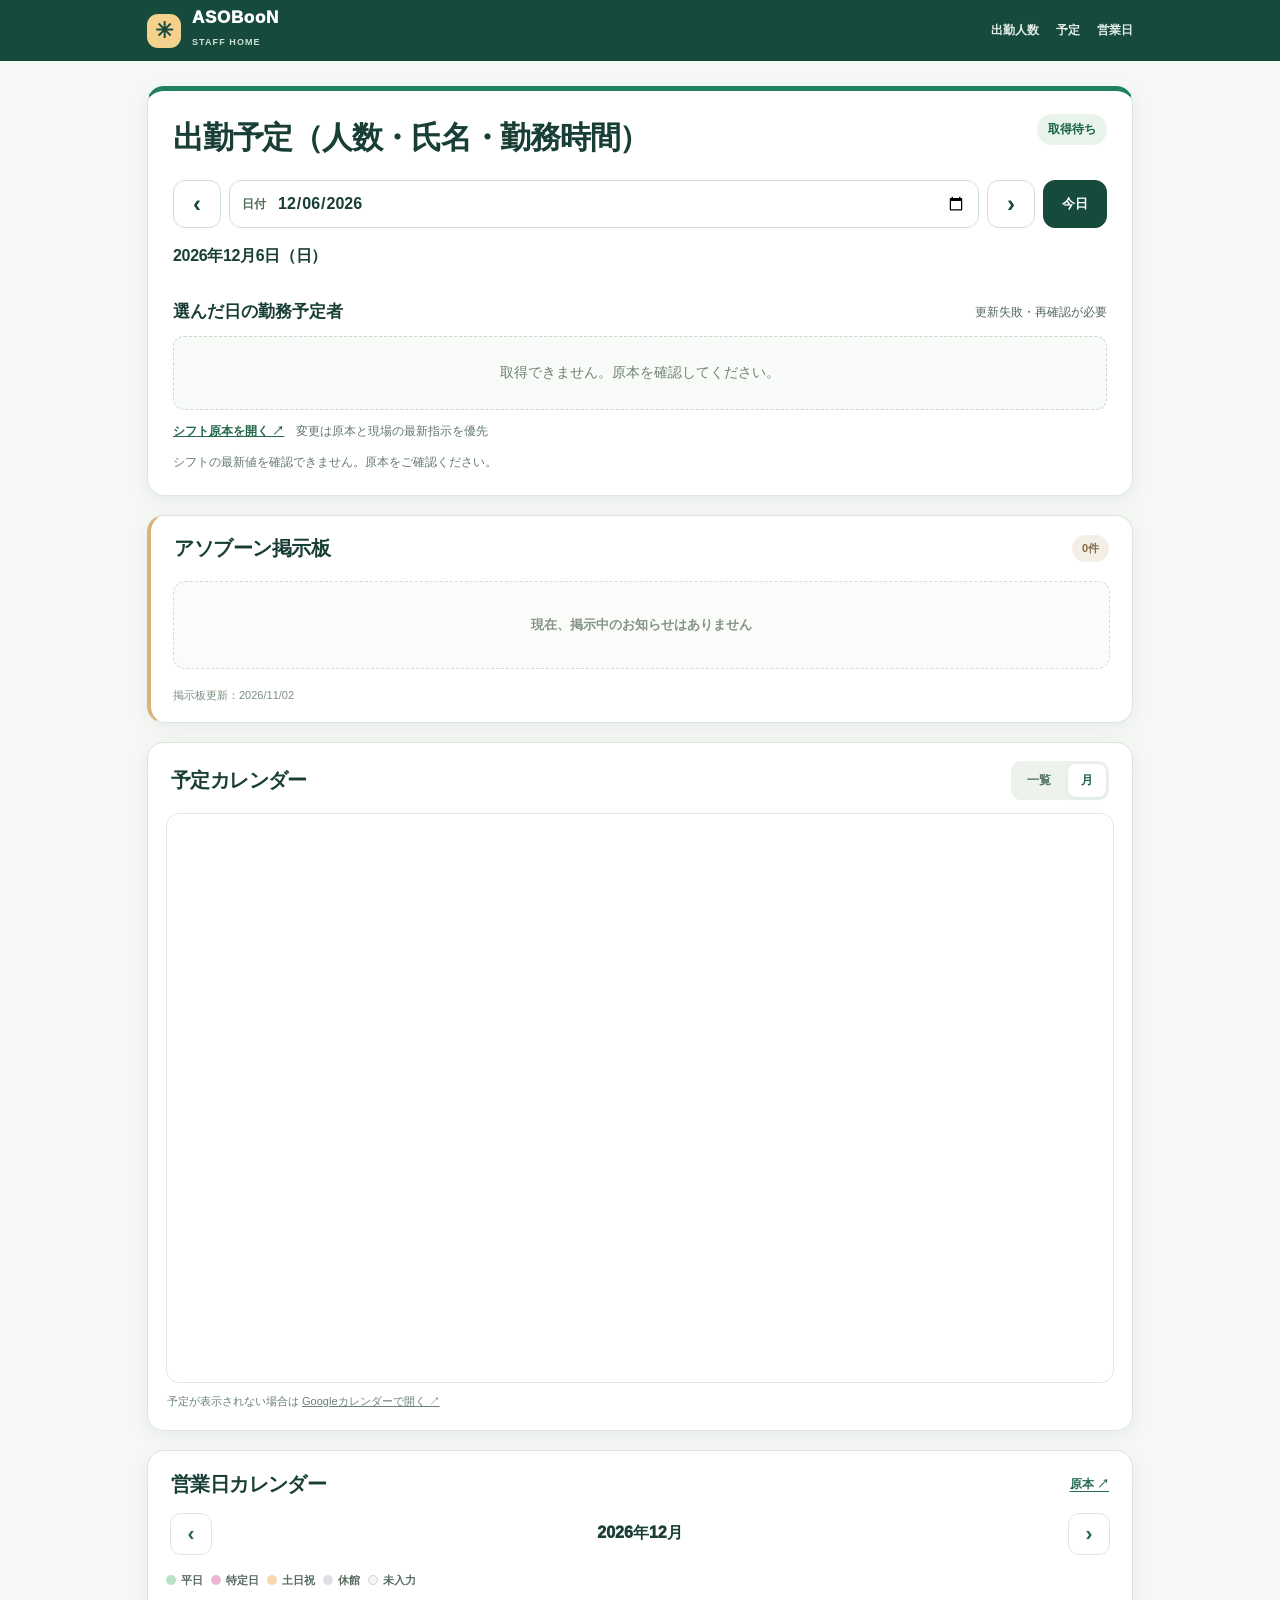
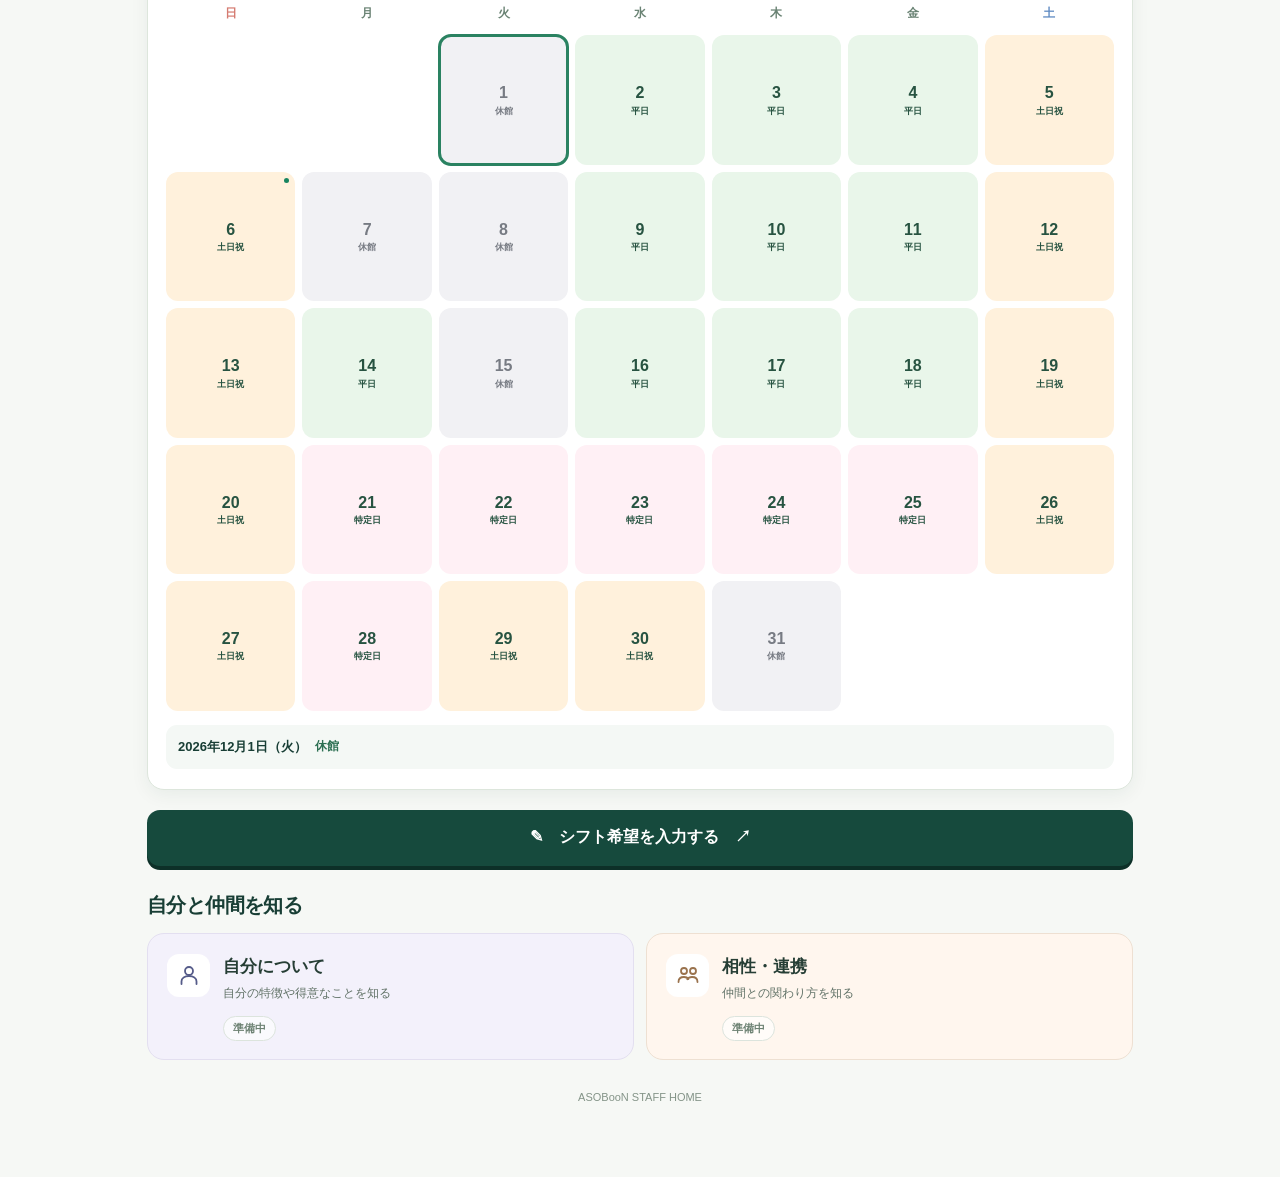
==== index.html @ f28db314 "Read date-formatted holiday cells when parsing daily staff schedule" ====
<!doctype html>
<html lang="ja"><head><meta charset="utf-8"/><meta name="viewport" content="width=device-width,initial-scale=1"/>
<meta name="theme-color" content="#123d34"/><meta name="robots" content="noindex,nofollow"/>
<title>ASOBooN｜スタッフホーム・シンプル版</title>
<style>
:root{--ink:#183e35;--muted:#64786d;--deep:#164a3d;--green:#21694f;--accent:#dca96b;--line:#dde6dc;--bg:#f6f8f5;--paper:#fff;--radius:17px;--focus:#d69a53}*{box-sizing:border-box}html{scroll-behavior:smooth}body{margin:0;background:var(--bg);color:var(--ink);font-family:-apple-system,BlinkMacSystemFont,'Hiragino Kaku Gothic ProN','Noto Sans JP',Meiryo,sans-serif;line-height:1.55}button,input{font:inherit}button{cursor:pointer}a{color:inherit}a:focus-visible,button:focus-visible,input:focus-visible{outline:3px solid var(--focus);outline-offset:3px}.skip{position:absolute;top:-99px;left:9px;background:white;padding:12px;z-index:10}.skip:focus{top:6px}.topbar{background:var(--deep);color:white}.topinner{max-width:1030px;margin:auto;min-height:61px;padding:0 22px;display:flex;align-items:center;justify-content:space-between;gap:12px}.brand{display:flex;align-items:center;gap:11px;text-decoration:none}.mark{width:34px;height:34px;border-radius:11px;background:#f4d18c;display:grid;place-items:center;color:var(--deep);font-size:22px;font-weight:900}.brand strong{font-size:17px;font-weight:950;letter-spacing:.04em;display:block;line-height:1.2}.brand small{font-size:9px;font-weight:800;color:#cde3d6;letter-spacing:.12em}.topnav{display:flex;align-items:center;gap:17px}.topnav a{font-size:12px;font-weight:800;text-decoration:none;color:#e2eee8}.topnav a:hover{text-decoration:underline}main{max-width:1030px;margin:auto;padding:25px 22px 60px}.card{background:var(--paper);border:1px solid var(--line);border-radius:var(--radius);overflow:hidden;margin-bottom:19px;box-shadow:0 5px 18px #163e2910}.pad{padding:23px 25px}.staffcard{border-top:5px solid #208062}.stafftop{display:flex;align-items:flex-start;justify-content:space-between;gap:8px;flex-wrap:wrap}.stafftop h1{font-size:clamp(23px,4vw,31px);margin:0;font-weight:950;letter-spacing:-.04em}.chip{background:#e8f4eb;color:#196146;border-radius:999px;padding:6px 11px;font-weight:850;font-size:12px}.datebar{display:flex;align-items:center;gap:8px;flex-wrap:wrap;margin:18px 0 16px}.navbutton{min-height:48px;min-width:48px;border-radius:12px;border:1px solid #cedfd3;background:white;color:var(--deep);font-size:24px;font-weight:800;display:grid;place-items:center}.navbutton:disabled{opacity:.38;cursor:not-allowed}.dateinput{border:1px solid #cedfd3;border-radius:12px;background:white;min-height:48px;display:flex;align-items:center;padding:5px 12px;flex:1;min-width:185px;gap:10px}.dateinput span{font-weight:800;font-size:12px;color:#506c59;white-space:nowrap}.dateinput input{border:0;outline:none;background:transparent;font-size:16px;font-weight:800;min-width:0;width:100%;color:var(--ink)}.todaybtn{background:var(--deep);border:1px solid var(--deep);min-height:48px;border-radius:12px;padding:0 18px;color:#fff;font-weight:900;font-size:13px}.dateheading{font-size:16px;font-weight:900;letter-spacing:-.02em;margin:8px 0 12px}.metrics{display:flex;gap:9px;flex-wrap:wrap;margin-bottom:18px}.metric{background:#eff6ef;border:1px solid #e1eee5;display:flex;align-items:center;gap:8px;border-radius:10px;padding:8px 12px;color:#3a6451;font-size:12px;font-weight:800}.metric strong{font-size:18px;color:#175542}.stafflist{display:grid;grid-template-columns:repeat(2,minmax(0,1fr));gap:9px}.person{border:1px solid #e2e8df;background:#fff;border-radius:12px;min-height:58px;padding:10px 15px;display:flex;gap:9px;align-items:center;justify-content:space-between}.person strong{font-size:16px;font-weight:900}.person time{background:#f2f7f2;border-radius:7px;padding:5px 8px;font-size:12px;font-weight:800;color:#476b54;text-align:right}.info{font-size:12px;color:var(--muted);margin:13px 0 0}.info a{color:var(--green);font-weight:900;text-decoration:underline;text-underline-offset:3px}.empty{border-radius:11px;border:1px dashed #c8d9cf;background:#f9fbf9;padding:25px;text-align:center;color:#6e8074;font-size:14px}.calhead{padding:18px 23px 13px;display:flex;align-items:center;gap:12px;justify-content:space-between;flex-wrap:wrap}.calhead h2{font-size:20px;font-weight:950;margin:0;letter-spacing:-.03em}.calhead a{font-size:12px;color:var(--green);font-weight:850;text-underline-offset:3px}.calendararea{padding:0 18px 20px}.mode{display:flex;gap:4px;padding:3px;background:#edf2ed;border-radius:10px}.mode button{padding:7px 13px;border:0;background:transparent;color:#557465;font-size:12px;font-weight:900;border-radius:8px}.mode button[aria-pressed=true]{background:#fff;color:#1c6246;box-shadow:0 1px 5px #385c4516}.google-frame{border:1px solid #e0e8e0;border-radius:13px;width:100%;height:570px;background:white;display:block}.fallback{font-size:11px;color:#698075;margin:10px 1px 0}.monthbar{display:flex;justify-content:space-between;align-items:center;gap:12px;padding:0 4px 17px}.monthbar strong{font-size:16px;font-weight:950}.monthbutton{width:42px;height:42px;border:1px solid #dce7dc;background:#fff;border-radius:11px;color:#24644a;font-size:21px;font-weight:900}.monthbutton:disabled{opacity:.33}.daylegend{display:flex;gap:8px;flex-wrap:wrap;margin-bottom:15px}.daylegend span{display:flex;align-items:center;gap:5px;color:#566b5f;font-size:11px;font-weight:750}.dot{display:inline-block;width:10px;height:10px;border-radius:50%}.k1{background:#f8d9ad}.k2{background:#dddfe3}.k3{background:#eeb7d1}.k4{background:#bae2c4}.k0{background:#f5f6f5;border:1px solid #c9d8cb}.calendargrid{display:grid;grid-template-columns:repeat(7,minmax(0,1fr));gap:7px}.weekday{text-align:center;font-size:12px;color:#6a8374;font-weight:900;padding-bottom:6px}.weekday:first-child{color:#d57b71}.weekday:nth-child(7){color:#618cc3}.day,.dummy{aspect-ratio:1/1;min-height:44px}.day{display:flex;flex-direction:column;align-items:center;justify-content:center;gap:2px;background:#f8faf8;color:#275341;border:1px solid transparent;border-radius:12px;padding:4px;position:relative}.day strong{font-size:16px;line-height:1.2}.day span{font-size:9px;font-weight:800;line-height:1.35;white-space:nowrap}.day[data-kind='1']{background:#fff1dc}.day[data-kind='2']{background:#f1f1f4;color:#777b83}.day[data-kind='3']{background:#fff0f5}.day[data-kind='4']{background:#e9f6ea}.day[data-kind='0']{background:#fafbfa;color:#87958c}.day[aria-pressed=true]{outline:3px solid #2a8261;outline-offset:-2px}.day.today:before{content:'';height:5px;width:5px;border-radius:50%;position:absolute;top:5px;right:5px;background:#17845f}.selectedday{display:flex;gap:8px;flex-wrap:wrap;align-items:center;background:#f4f8f5;border-radius:11px;margin-top:14px;padding:12px;font-size:12px}.selectedday strong{font-size:13px}.selectedday span{font-weight:850;color:#2d7053}.actionwrap{margin:20px 0 7px}.actionlink{display:flex;justify-content:center;align-items:center;gap:10px;min-height:56px;padding:13px;border-radius:13px;background:var(--deep);color:white;text-decoration:none;font-weight:900;box-shadow:0 4px 0 #0d3028;font-size:16px}.actionlink:hover{background:#20654f}.footer{font-size:11px;color:#849488;text-align:center;margin-top:29px}@media(max-width:700px){.topinner{padding:0 14px}.topnav{gap:8px}.topnav a{font-size:11px}main{padding:13px 12px 34px}.pad{padding:17px 15px}.calhead{padding:17px 15px 12px}.calendararea{padding:0 10px 14px}.stafflist{grid-template-columns:1fr}.person{min-height:53px}.google-frame{height:460px}.calendargrid{gap:4px}.day{border-radius:9px;min-height:41px}.day strong{font-size:14px}.day span{font-size:8px}.datebar{gap:6px}.dateinput{min-width:135px;flex:1}.dateinput span{display:none}.todaybtn{padding:0 12px}.calhead h2{font-size:18px}}@media(max-width:380px){.topnav a:last-child{display:none}.metric{flex:1;padding:7px}.metric strong{font-size:16px}.day span{font-size:7px}.calendargrid{gap:3px}}@media(prefers-reduced-motion:reduce){html{scroll-behavior:auto}}

/* ASOBooN staff-home final: noticeboard and learning shortcuts */
.boardcard{border-left:4px solid #d9b37b}
.boardhead{padding:17px 23px;display:flex;align-items:center;justify-content:space-between;gap:12px}
.boardhead h2{font-size:20px;letter-spacing:-.025em;font-weight:950;margin:0}
.boardstatus{display:inline-flex;align-items:center;border-radius:999px;padding:5px 10px;background:#f4efe6;color:#85694a;font-weight:850;font-size:11px;white-space:nowrap}
.boardblank{min-height:94px;margin:0 23px 21px;border:1px dashed #d6ddd6;border-radius:12px;background:#fbfcfa;display:flex;align-items:center;justify-content:center;gap:11px;color:#829387;font-size:13px;font-weight:700}
.boardblank svg{height:20px;width:20px;flex-shrink:0;color:#c2aa83}
.learnsection{margin:24px 0 5px}
.learnsection h2{font-size:20px;font-weight:950;letter-spacing:-.03em;margin:0 0 12px}
.learncards{display:grid;grid-template-columns:repeat(2,minmax(0,1fr));gap:12px}
.learncard{border:1px solid #dde7dc;border-radius:17px;background:#fff;padding:20px 19px 18px;display:flex;align-items:flex-start;gap:13px;min-height:126px}
.learncard:first-child{background:#f3f1fb;border-color:#e3dff0}
.learncard:last-child{background:#fff6ee;border-color:#eee0d2}
.learnicon{display:grid;place-items:center;width:43px;height:43px;flex:0 0 43px;border-radius:12px;background:#fff;color:#555b89}
.learncard:last-child .learnicon{color:#9a734e}
.learncard h3{font-size:17px;font-weight:950;margin:1px 0 5px;color:#263e35;line-height:1.45}
.learncard p{font-size:12px;color:#617267;margin:0 0 12px;line-height:1.55}
.learnflag{display:inline-flex;font-size:11px;font-weight:800;color:#6d8273;border:1px solid #dce4dd;background:#ffffffa6;border-radius:100px;padding:3px 9px}
@media(max-width:700px){.boardhead{padding:16px 15px}.boardhead h2,.learnsection h2{font-size:18px}.boardblank{margin:0 15px 16px;min-height:85px}.learncards{gap:9px}.learncard{padding:15px 12px;gap:9px;flex-direction:column;min-height:155px}.learncard h3{font-size:15px}.learncard p{font-size:11px}.learnicon{width:39px;height:39px;flex-basis:39px}}


/* Public-safe, source-reviewed board feed. Details remain off the public repository. */
.boardcontent{display:grid;gap:10px;padding:0 22px 18px}
.boardcontent .boardblank{margin:0;min-height:88px}
.noticeitem{border:1px solid #e1e8df;border-radius:13px;padding:14px 16px;background:#fff}
.noticehead{display:flex;gap:8px;align-items:center;justify-content:space-between;flex-wrap:wrap}
.noticekind{display:inline-flex;border-radius:99px;font-size:11px;font-weight:900;padding:4px 9px;background:#ebf2e9;color:#285c47}
.noticeitem[data-priority="critical"] .noticekind{background:#fff0ea;color:#a13c2d}
.noticeitem[data-priority="action"] .noticekind{background:#fff4de;color:#88601f}
.noticeitem[data-priority="schedule"] .noticekind{background:#e9efff;color:#445b99}
.noticeverified{font-size:10px;color:#788b7e;font-weight:700}
.noticeitem h3{font-size:16px;font-weight:900;margin:9px 0 6px;line-height:1.55;color:#1c4537}
.noticeitem p{font-size:13px;line-height:1.7;color:#4b6557;margin:0}
.noticeaction{margin-top:10px!important;padding-top:10px;border-top:1px solid #edf0ec;font-weight:800!important;color:#245e48!important}
.boardfooter{padding:0 22px 18px;display:flex;align-items:center;justify-content:space-between;gap:12px;flex-wrap:wrap}
.boardfooter[hidden]{display:none}
.boardfooter small{font-size:11px;color:#7b8e7e}
.boardfooter button{border:1px solid #cadacf;border-radius:10px;background:#f6faf5;color:#245c47;font-weight:850;font-size:12px;min-height:39px;padding:7px 12px;cursor:pointer}
.boardfooter button:focus-visible{outline:3px solid var(--focus);outline-offset:2px}
@media(max-width:700px){.boardcontent{padding:0 14px 15px;gap:8px}.noticeitem{padding:13px 14px}.boardfooter{padding:0 14px 15px}.noticeitem h3{font-size:15px}}
.noticedue{font-size:11px;font-weight:900;color:#8a5722;background:#fff6e7;border-radius:7px;padding:4px 7px}

.rosteraccess{padding:14px;margin:14px 0;border-radius:14px;border:1px solid #d2e2d4;background:#f7faf7}
.rosterform label{display:block;font-size:13px;font-weight:800;margin-bottom:8px;color:#315b43}
.rosterformrow{display:flex;flex-wrap:wrap;gap:8px}
.rosterformrow input{min-width:145px;flex:1 1 175px;border:1px solid #bed2c2;border-radius:8px;padding:9px 12px;min-height:44px;background:#fff;color:#18291e;font-size:16px}
.rosterformrow button,#rosterLockButton{border:0;border-radius:8px;min-height:44px;padding:9px 13px;background:#285c47;color:#fff;font-size:13px;font-weight:800;cursor:pointer}
.rosterremember{display:flex;align-items:flex-start;gap:7px;margin-top:10px;font-size:12px;line-height:1.5;color:#34513d}
.rosterremember input{width:17px;height:17px;flex:0 0 17px;accent-color:#285c47;margin:1px 0 0}
.rostercontrols{display:flex;gap:8px;flex-wrap:wrap}
#rosterForgetButton{background:#fff;border:1px solid #a7bfb1;border-radius:8px;color:#254a35;font-size:13px;font-weight:750;padding:9px 13px;min-height:44px;cursor:pointer}
#rosterForgetButton[hidden]{display:none}
#rosterLockButton{background:#5f6c64}
#rosterLockButton[hidden],#rosterAccessForm[hidden]{display:none}
.rosterhelp{font-size:12px;margin:9px 0 0;color:#42644c;line-height:1.55}
.rosterhead{display:flex;justify-content:space-between;align-items:center;gap:12px;flex-wrap:wrap;margin:17px 0 11px}
.rosterhead strong{font-size:17px}.rosterhead small{font-size:12px;color:#54675a}
.stafflist{display:grid;grid-template-columns:repeat(2,minmax(0,1fr));gap:10px}
.stafflist .person{min-height:64px}.stafflist .person time{overflow-wrap:anywhere}
.stafflist .empty{grid-column:1/-1}
.roster-source{font-size:12px;color:#63776b;margin-top:12px}
.roster-source a{font-weight:800;color:#24694c}
@media(max-width:560px){.stafflist{grid-template-columns:1fr}}
</style></head><body>
<a class="skip" href="#staffing">出勤人数へ</a>
<header class="topbar"><div class="topinner"><a class="brand" href="#staffing"><span class="mark">✳</span><span><strong>ASOBooN</strong><small>STAFF HOME</small></span></a><nav class="topnav"><a href="#staffing">出勤人数</a><a href="#events">予定</a><a href="#operating">営業日</a></nav></div></header>
<main>
<section class="card staffcard" id="staffing" aria-labelledby="stafftitle"><div class="pad">
<div class="stafftop"><h1 id="stafftitle">出勤予定（人数・氏名・勤務時間）</h1><span class="chip" id="staffchip">11月のシフト</span></div>
<div class="datebar"><button type="button" class="navbutton" id="prevdate" aria-label="前日">‹</button><label class="dateinput"><span>日付</span><input id="date" type="date" aria-label="出勤予定の日付を選択"></label><button type="button" class="navbutton" id="nextdate" aria-label="翌日">›</button><button type="button" class="todaybtn" id="today">今日</button></div>
<div class="dateheading" id="staffday" aria-live="polite"></div>
<div class="metrics" id="metrics"></div><div class="rosterhead"><strong>選んだ日の勤務予定者</strong><small id="roster-status" role="status">最新シフトを取得中…</small></div>
<div id="stafflist" class="stafflist" aria-live="polite"><div class="empty">読み込み中…</div></div>
<p class="roster-source"><a href="https://docs.google.com/spreadsheets/d/1exeiFi27B6ImRHsRy_F8zNBr5Exh7I0i/edit" rel="noopener noreferrer" target="_blank">シフト原本を開く ↗</a>　変更は原本と現場の最新指示を優先</p>
<p class="info" id="staffUpdated">最新のシフト集計を読み込み中です。個人別の勤務予定はシフト原本を確認してください。</p>
</div></section>
<section class="card boardcard" id="board" aria-labelledby="boardtitle">
<div class="boardhead"><h2 id="boardtitle">アソブーン掲示板</h2><span class="boardstatus" id="boardstatus" aria-live="polite">読み込み中</span></div>
<div id="boardcontent" class="boardcontent" aria-live="polite"><div class="boardblank" role="status">お知らせを確認しています…</div></div>
<div class="boardfooter" id="boardfooter" hidden><small id="boardupdated"></small><button type="button" id="boardtoggle" aria-expanded="false">すべて見る（全件）</button></div>
</section>
<section class="card" id="events" aria-labelledby="eventstitle"><div class="calhead"><h2 id="eventstitle">予定カレンダー</h2><div class="mode" role="group" aria-label="カレンダーの表示切り替え"><button type="button" id="agenda" aria-pressed="true">一覧</button><button type="button" id="monthmode" aria-pressed="false">月</button></div></div><div class="calendararea"><iframe id="googlecalendar" class="google-frame" title="ASOBooNの予定カレンダー" loading="lazy" referrerpolicy="no-referrer"></iframe><p class="fallback">予定が表示されない場合は <a href="https://calendar.google.com/calendar/u/0/r" target="_blank" rel="noopener noreferrer">Googleカレンダーで開く ↗</a></p></div></section>
<section class="card" id="operating" aria-labelledby="operatingtitle"><div class="calhead"><h2 id="operatingtitle">営業日カレンダー</h2><a href="https://docs.google.com/spreadsheets/d/18nFumRqPjsoiH3cEHYxHfxtYvxACLkj_hPHjDaB3pOY/edit" target="_blank" rel="noopener noreferrer">原本 ↗</a></div><div class="calendararea"><div class="monthbar"><button type="button" class="monthbutton" id="prevmonth" aria-label="前の月">‹</button><strong id="monthtitle"></strong><button type="button" class="monthbutton" id="nextmonth" aria-label="次の月">›</button></div><div class="daylegend"><span><i class="dot k4"></i>平日</span><span><i class="dot k3"></i>特定日</span><span><i class="dot k1"></i>土日祝</span><span><i class="dot k2"></i>休館</span><span><i class="dot k0"></i>未入力</span></div><div class="calendargrid" id="operatinggrid" role="group" aria-label="営業日を選択"></div><div class="selectedday" id="selectedoperating" aria-live="polite"></div></div></section>
<div class="actionwrap"><a class="actionlink" href="https://docs.google.com/forms/d/e/1FAIpQLSewoLk8Pcr8KC1hmIs2enEcnG1HOHOnhgCp7WF_VD5g6tWBPA/viewform?usp=dialog" target="_blank" rel="noopener noreferrer">✎　シフト希望を入力する　↗</a></div>
<section class="learnsection" id="learning" aria-labelledby="learningtitle">
<h2 id="learningtitle">自分と仲間を知る</h2>
<div class="learncards">
<article class="learncard" aria-label="自分について、準備中"><span class="learnicon" aria-hidden="true"><svg width="24" height="24" viewBox="0 0 24 24" fill="none" stroke="currentColor" stroke-width="1.8" stroke-linecap="round" stroke-linejoin="round"><circle cx="12" cy="8" r="4"/><path d="M4.5 21v-2.5c0-3.3 3.3-5.5 7.5-5.5s7.5 2.2 7.5 5.5V21"/></svg></span><div><h3>自分について</h3><p>自分の特徴や得意なことを知る</p><span class="learnflag">準備中</span></div></article>
<article class="learncard" aria-label="相性と連携、準備中"><span class="learnicon" aria-hidden="true"><svg width="24" height="24" viewBox="0 0 24 24" fill="none" stroke="currentColor" stroke-width="1.8" stroke-linecap="round" stroke-linejoin="round"><circle cx="8" cy="8" r="3"/><circle cx="17" cy="8" r="3"/><path d="M2.5 19c0-3 2-5 5.5-5 2 0 3.5.7 4.4 2M21.5 19c0-3-2-5-5.5-5-2.2 0-3.8.8-4.7 2.3"/></svg></span><div><h3>相性・連携</h3><p>仲間との関わり方を知る</p><span class="learnflag">準備中</span></div></article>
</div></section>
<p class="footer">ASOBooN STAFF HOME</p></main>
<script>
const roster=Object.fromEntries(Array.from({length:30},(_,i)=>['2026-11-'+String(i+1).padStart(2,'0'),[]]));
const operating={"2026-04":"000110200011020001102000110200","2026-05":"0110200011020001102000110200011","2026-06":"020001102000110200011020001102","2026-07":"0001102000110200011020001102000","2026-08":"1102000110200011020001132333114","2026-09":"244411414441142444111112411324","2026-10":"3411324441113244113244411324441","2026-11":"141244113244411322441113244114","2026-12":"2444112244411424441133333113112","2027-01":"2113233311124441142444114244411","2027-02":"4244411324141132444114124411","2027-03":"4244411324441132444111233311323","2027-04":"001100000110000011000001100000","2027-05":"1100000110000011000001100000110","2027-06":"000011000001100000110000011000","2027-07":"0011000001100000110000011000001","2027-08":"1000001100000110000011000001100","2027-09":"000110000011000001100000110000","2027-10":"0110000011000001100000110000011","2027-11":"000001100000110000011000001100","2027-12":"0001100000110000011000001100000","2028-01":"1100000110000011000001100000110","2028-02":"00001100000110000011000001100","2028-03":"0001100000110000011000001100000"};
const $=id=>document.getElementById(id);
const TODAY=()=>new Intl.DateTimeFormat('en-CA',{timeZone:'Asia/Tokyo',year:'numeric',month:'2-digit',day:'2-digit'}).format(new Date());
const pad=n=>String(n).padStart(2,'0');
const week=['日','月','火','水','木','金','土'];
function dateParts(iso){const [y,m,d]=iso.split('-').map(Number);return {y,m,d,dow:new Date(Date.UTC(y,m-1,d)).getUTCDay()};}
function displayDate(iso){const {y,m,d,dow}=dateParts(iso);return `${y}年${m}月${d}日（${week[dow]}）`;}
function advanceDate(iso,days){const {y,m,d}=dateParts(iso);return new Date(Date.UTC(y,m-1,d+days)).toISOString().slice(0,10);}
function shiftLabel(code){if(code==='A')return '1日勤務（A）';const m=/^(\d{1,2})(?:\.(\d))?-(\d{1,2})(?:\.(\d))?$/.exec(code);if(!m)return code;const num=(a,b)=>Number(a)*60+(b==='5'?30:0);if(![undefined,'0','5'].includes(m[2])||![undefined,'0','5'].includes(m[4]))return code;let a=num(m[1],m[2]),b=num(m[3],m[4]);if(a>=b||b>1440)return code;const f=n=>pad(Math.floor(n/60))+':'+pad(n%60);return f(a)+'〜'+f(b);}
let shiftCounts={},dailyRoster={},rosterUpdated={},rosterError='',rosterBusy=false,rosterFetchSeq=0,rosterScript=null,rosterTimeout=null;
const sheetBase='https://docs.google.com/spreadsheets/d/1exeiFi27B6ImRHsRy_F8zNBr5Exh7I0i/gviz/tq';
const offCodes=new Set(['','休','有給','公休','欠','欠勤','振休','OFF','-','×','休み']);
let selectedDate=TODAY();
function cellValue(row,col){const c=row?.c?.[col];return c?.v??null}
function parseShift(v){
 if(v==null)return null;
 const code=String(v).trim();if(offCodes.has(code))return null;
 if(code==='A')return '終日勤務（A・時間未確認）';
 const pretty=shiftLabel(code);return pretty===code?code+'（時刻要確認）':pretty;
}
function parseMonthSheet(payload,monthKey){
 if(payload?.status!=='ok'||!Array.isArray(payload.table?.rows))throw Error('シート形式が変わりました');
 const rows=payload.table.rows,monthNumber=Number(monthKey.slice(5)),year=Number(monthKey.slice(0,4));
 if(rows.length<7)throw Error('データ行が不足');
 const dates={},counts={};
 for(let col=2;col<Math.min(rows[0]?.c?.length||0,33);col++){
  const rawDay=cellValue(rows[0],col);
  let day=Number(rawDay);
  if(!Number.isInteger(day)){
   const m=/^Date\((\d{4}),(\d{1,2}),(\d{1,2})\)$/.exec(String(rawDay));
   day=m&&Number(m[1])===year&&Number(m[2])===monthNumber-1?Number(m[3]):NaN;
  }
  if(!Number.isInteger(day)||day<1||day>31||new Date(Date.UTC(year,monthNumber-1,day)).getUTCMonth()!==monthNumber-1)continue;
  const date=monthKey+'-'+pad(day),first=Number(cellValue(rows[2],col)),last=Number(cellValue(rows[3],col));
  if(!Number.isInteger(first)||!Number.isInteger(last)||first<0||last<0||first>30||last>30)throw Error('配置人数が取得できません');
  counts[date]=[first,last];dates[date]=[];
  for(const row of rows.slice(4)){
   const person=cellValue(row,0);
   if(typeof person!=='string'||!person.trim()||person.length>24||/メモ|備考|集計|合計|配置人数|【/.test(person))continue;
   const shift=parseShift(cellValue(row,col));
   if(shift)dates[date].push({name:person.trim(),time:shift});
  }
  if(dates[date].length>30)throw Error('件数異常');
 }
 if(Object.keys(dates).length<28)throw Error('日付が不足');
 return {dates,counts};
}
function updateStaffDate(date){
 if(!/^20\d\d-\d\d-\d\d$/.test(date)||Number.isNaN(Date.parse(date+'T00:00:00Z')))return;
 const oldMonth=selectedDate.slice(0,7);selectedDate=date;renderRoster();
 if(oldMonth!==date.slice(0,7)||!rosterUpdated[date.slice(0,7)])loadDailyRoster();
}
function renderRoster(){
 const date=selectedDate,month=date.slice(0,7);
 $('date').value=date;$('staffday').textContent=displayDate(date);
 $('staffchip').textContent=rosterBusy?'読込中':rosterUpdated[month]?'シフト原本の予定':'取得待ち';
 $('prevdate').disabled=false;$('nextdate').disabled=false;
 const metric=$('metrics');metric.replaceChildren();
 const numbers=shiftCounts[date];
 if(numbers){for(const [name,number] of [['9:30側',numbers[0]],['18:30側',numbers[1]]]){
  const div=document.createElement('div');div.className='metric';
  const label=document.createElement('span');label.textContent=name;
  const bold=document.createElement('strong');bold.textContent=number+'名';
  div.append(label,bold);metric.append(div);
 }}
 const list=$('stafflist');list.replaceChildren();
 const people=dailyRoster[date];
 if(Array.isArray(people)&&people.length){
  for(const p of people){
   const div=document.createElement('div');div.className='person';
   const name=document.createElement('strong');name.textContent=p.name;
   const time=document.createElement('time');time.textContent=p.time;
   div.append(name,time);list.append(div);
  }
 }else{
  const empty=document.createElement('div');empty.className='empty';
  empty.textContent=Array.isArray(people)?'この日の出勤予定者は登録されていません。':rosterError?'取得できません。原本を確認してください。':'勤務予定を読み込み中…';
  list.append(empty);
 }
 const updated=rosterUpdated[month];
 const formatted=updated?new Intl.DateTimeFormat('ja-JP',{timeZone:'Asia/Tokyo',month:'numeric',day:'numeric',hour:'2-digit',minute:'2-digit'}).format(new Date(updated)):'';
 $('roster-status').textContent=rosterError?'更新失敗・再確認が必要':updated?'最終取得 '+formatted+'（5分間隔）':'最新シフトを取得中…';
 $('staffUpdated').textContent=rosterError?'シフトの最新値を確認できません。原本をご確認ください。':updated?'原本から '+formatted+' に取得。人数は配置予定値（実出勤数ではありません）。':'シフトを取得しています…';
}
$('date').addEventListener('change',e=>updateStaffDate(e.target.value));
$('prevdate').addEventListener('click',()=>updateStaffDate(advanceDate(selectedDate,-1)));
$('nextdate').addEventListener('click',()=>updateStaffDate(advanceDate(selectedDate,1)));
$('today').addEventListener('click',()=>updateStaffDate(TODAY()));
const sourceCalendars=['asoboon425@gmail.com','70ed8c1d7744801a1afb7e278c7d1b71932aad5fbf638f63f49307b6d3ca626a@group.calendar.google.com'];
let mode=window.matchMedia('(max-width:650px)').matches?'AGENDA':'MONTH';function updateCalendar(){const q=new URLSearchParams({ctz:'Asia/Tokyo',mode,wkst:'2',showTitle:'0',showPrint:'0',showTz:'0',showTabs:'0',showCalendars:'0',bgcolor:'#ffffff'});sourceCalendars.forEach(src=>q.append('src',src));$('googlecalendar').src='https://calendar.google.com/calendar/embed?'+q;$('agenda').setAttribute('aria-pressed',String(mode==='AGENDA'));$('monthmode').setAttribute('aria-pressed',String(mode==='MONTH'));}$('agenda').onclick=()=>{mode='AGENDA';updateCalendar()};$('monthmode').onclick=()=>{mode='MONTH';updateCalendar()};
const labels={'0':'区分未入力','1':'土日祝営業','2':'休館','3':'平日特定日','4':'平日営業'};let activeMonth=TODAY().slice(0,7);if(!(activeMonth in operating))activeMonth='2026-11';let chosenOperating=activeMonth+'-01';function adjacentMonth(iso,n){const [y,m]=iso.split('-').map(Number);const d=new Date(Date.UTC(y,m-1+n,1));return d.getUTCFullYear()+'-'+pad(d.getUTCMonth()+1)}
function renderOperating(){const [y,m]=activeMonth.split('-').map(Number),codes=operating[activeMonth];$('monthtitle').textContent=y+'年'+m+'月';$('prevmonth').disabled=!(adjacentMonth(activeMonth,-1) in operating);$('nextmonth').disabled=!(adjacentMonth(activeMonth,1) in operating);const grid=$('operatinggrid');grid.replaceChildren();for(const w of week){const s=document.createElement('span');s.className='weekday';s.textContent=w;grid.append(s);}const first=new Date(Date.UTC(y,m-1,1)).getUTCDay();for(let i=0;i<first;i++){const el=document.createElement('div');el.className='dummy';grid.append(el);}for(let d=1;d<=codes.length;d++){const iso=activeMonth+'-'+pad(d),kind=codes[d-1];const btn=document.createElement('button');btn.className='day'+(iso===TODAY()?' today':'');btn.dataset.kind=kind;btn.type='button';btn.setAttribute('aria-label',displayDate(iso)+' '+labels[kind]);btn.setAttribute('aria-pressed',String(iso===chosenOperating));const b=document.createElement('strong');b.textContent=d;const span=document.createElement('span');span.textContent=kind==='0'?'未入力':kind==='1'?'土日祝':kind==='2'?'休館':kind==='3'?'特定日':'平日';btn.append(b,span);btn.onclick=()=>{chosenOperating=iso;renderOperating()};grid.append(btn);}const kind=codes[Number(chosenOperating.slice(-2))-1]||'0';$('selectedoperating').replaceChildren();const b=document.createElement('strong');b.textContent=displayDate(chosenOperating);const s=document.createElement('span');s.textContent=labels[kind];$('selectedoperating').append(b,s);}
$('prevmonth').onclick=()=>{activeMonth=adjacentMonth(activeMonth,-1);chosenOperating=activeMonth+'-01';renderOperating()};$('nextmonth').onclick=()=>{activeMonth=adjacentMonth(activeMonth,1);chosenOperating=activeMonth+'-01';renderOperating()};

/* Editorially approved public-safe notices only. No private Slack, Gmail or LINE text is fetched by this page. */
let boardExpanded=false;let activeNotices=[];
const BOARD_TYPES={
 critical:{label:'🚨 最優先',rank:0},
 action:{label:'✅ 要対応',rank:1},
 schedule:{label:'📅 近日予定',rank:2},
 info:{label:'📢 お知らせ',rank:3}
};
function validBulletin(n,today){
 return n && n.status==='published' && n.scope==='public-safe' &&
 typeof n.id==='string' && /^[A-Za-z0-9_-]{6,70}$/.test(n.id) &&
 !!BOARD_TYPES[n.priority] && typeof n.title==='string' && n.title.length>0 && n.title.length<=65 &&
 typeof n.summary==='string' && n.summary.length>0 && n.summary.length<=240 &&
 typeof n.action==='string' && n.action.length<=140 &&
 /^\d{4}-\d{2}-\d{2}$/.test(n.startsOn||'') &&
 /^\d{4}-\d{2}-\d{2}$/.test(n.expiresOn||'') &&
 /^\d{4}-\d{2}-\d{2}$/.test(n.verifiedOn||'') &&
 n.startsOn<=today && today<=n.expiresOn;
}
function createBulletinNode(n){
 const card=document.createElement('article');card.className='noticeitem';card.dataset.priority=n.priority;
 const head=document.createElement('div');head.className='noticehead';
 const tag=document.createElement('span');tag.className='noticekind';tag.textContent=BOARD_TYPES[n.priority].label;
 const confirmed=document.createElement('span');confirmed.className='noticeverified';confirmed.textContent='確認済 '+n.verifiedOn.slice(5).replace('-','/');
 head.append(tag,confirmed);
 if(n.deadlineOn && /^\d{4}-\d{2}-\d{2}$/.test(n.deadlineOn)){const due=document.createElement('span');due.className='noticedue';due.textContent='期限：'+n.deadlineOn.slice(5).replace('-','/');head.append(due)}
 const title=document.createElement('h3');title.textContent=n.title;
 const summary=document.createElement('p');summary.textContent=n.summary;
 card.append(head,title,summary);
 if(n.action){const act=document.createElement('p');act.className='noticeaction';act.textContent='すること：'+n.action;card.append(act)}
 return card;
}
function renderBulletin(){
 const el=$('boardcontent');el.replaceChildren();
 const shown=boardExpanded?activeNotices:activeNotices.slice(0,3);
 if(shown.length===0){const blank=document.createElement('div');blank.className='boardblank';blank.textContent='現在、掲示中のお知らせはありません';el.append(blank);}
 else for(const n of shown)el.append(createBulletinNode(n));
 const toggle=$('boardtoggle');toggle.textContent=boardExpanded?'3件だけ見る':'すべて見る（'+activeNotices.length+'件）';
 toggle.setAttribute('aria-expanded',String(boardExpanded));
}
async function loadBulletin(){
 try {
  const url='./noticeboard.json?b='+Math.floor(Date.now()/300000);
  const response=await fetch(url,{cache:'no-store'});
  if(!response.ok)throw new Error('board fetch '+response.status);
  const feed=await response.json();
  if(feed?.version!==1 || !Array.isArray(feed.notices) || feed.notices.length>40)throw new Error('Invalid board');
  const ids=new Set();const today=TODAY();
  activeNotices=feed.notices.filter(n=>{
   if(!validBulletin(n,today)||ids.has(n.id))return false;
   ids.add(n.id);return true;
  }).sort((a,b)=>BOARD_TYPES[a.priority].rank-BOARD_TYPES[b.priority].rank||
   (a.expiresOn||'').localeCompare(b.expiresOn||'')||(b.startsOn||'').localeCompare(a.startsOn||''));
  $('boardstatus').textContent=activeNotices.length+'件';
  $('boardupdated').textContent=/^\d{4}-\d{2}-\d{2}$/.test(feed.updatedAt||'')?'掲示板更新：'+feed.updatedAt.replaceAll('-','/'):'公開済みのお知らせのみ表示';
  $('boardfooter').hidden=activeNotices.length<=3 && !(feed.updatedAt);
  $('boardtoggle').hidden=activeNotices.length<=3;
  renderBulletin();
 }catch(e){
  $('boardstatus').textContent='取得エラー';
  $('boardcontent').replaceChildren();
  const note=document.createElement('div');note.className='boardblank';note.textContent='掲示板を読み込めません。LINEや現場からの連絡も確認してください。';
  $('boardcontent').append(note);$('boardfooter').hidden=true;
 }
}
$('boardtoggle').addEventListener('click',()=>{boardExpanded=!boardExpanded;renderBulletin()});
loadBulletin();

renderRoster();updateCalendar();renderOperating();
function loadDailyRoster(){
 const month=selectedDate.slice(0,7),[year,number]=month.split('-').map(Number);
 const sheet=number+'月'+String(year).slice(-2);
 const seq=++rosterFetchSeq;rosterBusy=true;rosterError='';renderRoster();
 if(rosterTimeout)clearTimeout(rosterTimeout);
 if(rosterScript){rosterScript.remove();rosterScript=null}
 const callback='asoboonRosterCB';
 window[callback]=data=>{
  if(seq!==rosterFetchSeq)return;
  clearTimeout(rosterTimeout);
  if(rosterScript){rosterScript.remove();rosterScript=null;}
  try{
   const out=parseMonthSheet(data,month);
   Object.assign(dailyRoster,out.dates);Object.assign(shiftCounts,out.counts);
   rosterUpdated[month]=new Date().toISOString();rosterError='';
  }catch(e){rosterError='パース失敗';}
  rosterBusy=false;renderRoster();
 };
 const params=new URLSearchParams({sheet,range:'C2:AI45',headers:'0',tqx:'out:json;responseHandler:'+callback,'_':String(Date.now())});
 const script=document.createElement('script');script.src=sheetBase+'?'+params;script.async=true;
 script.onerror=()=>{if(seq!==rosterFetchSeq)return;clearTimeout(rosterTimeout);rosterError='通信失敗';rosterBusy=false;renderRoster();};
 rosterScript=script;
 rosterTimeout=setTimeout(()=>{if(seq===rosterFetchSeq&&rosterBusy){rosterError='時間切れ';rosterBusy=false;if(rosterScript)rosterScript.remove();renderRoster();}},14000);
 document.head.append(script);
}
loadDailyRoster();
setInterval(()=>{if(document.visibilityState==='visible')loadDailyRoster()},300000);
document.addEventListener('visibilitychange',()=>{if(document.visibilityState==='visible')loadDailyRoster()});
</script></body></html>
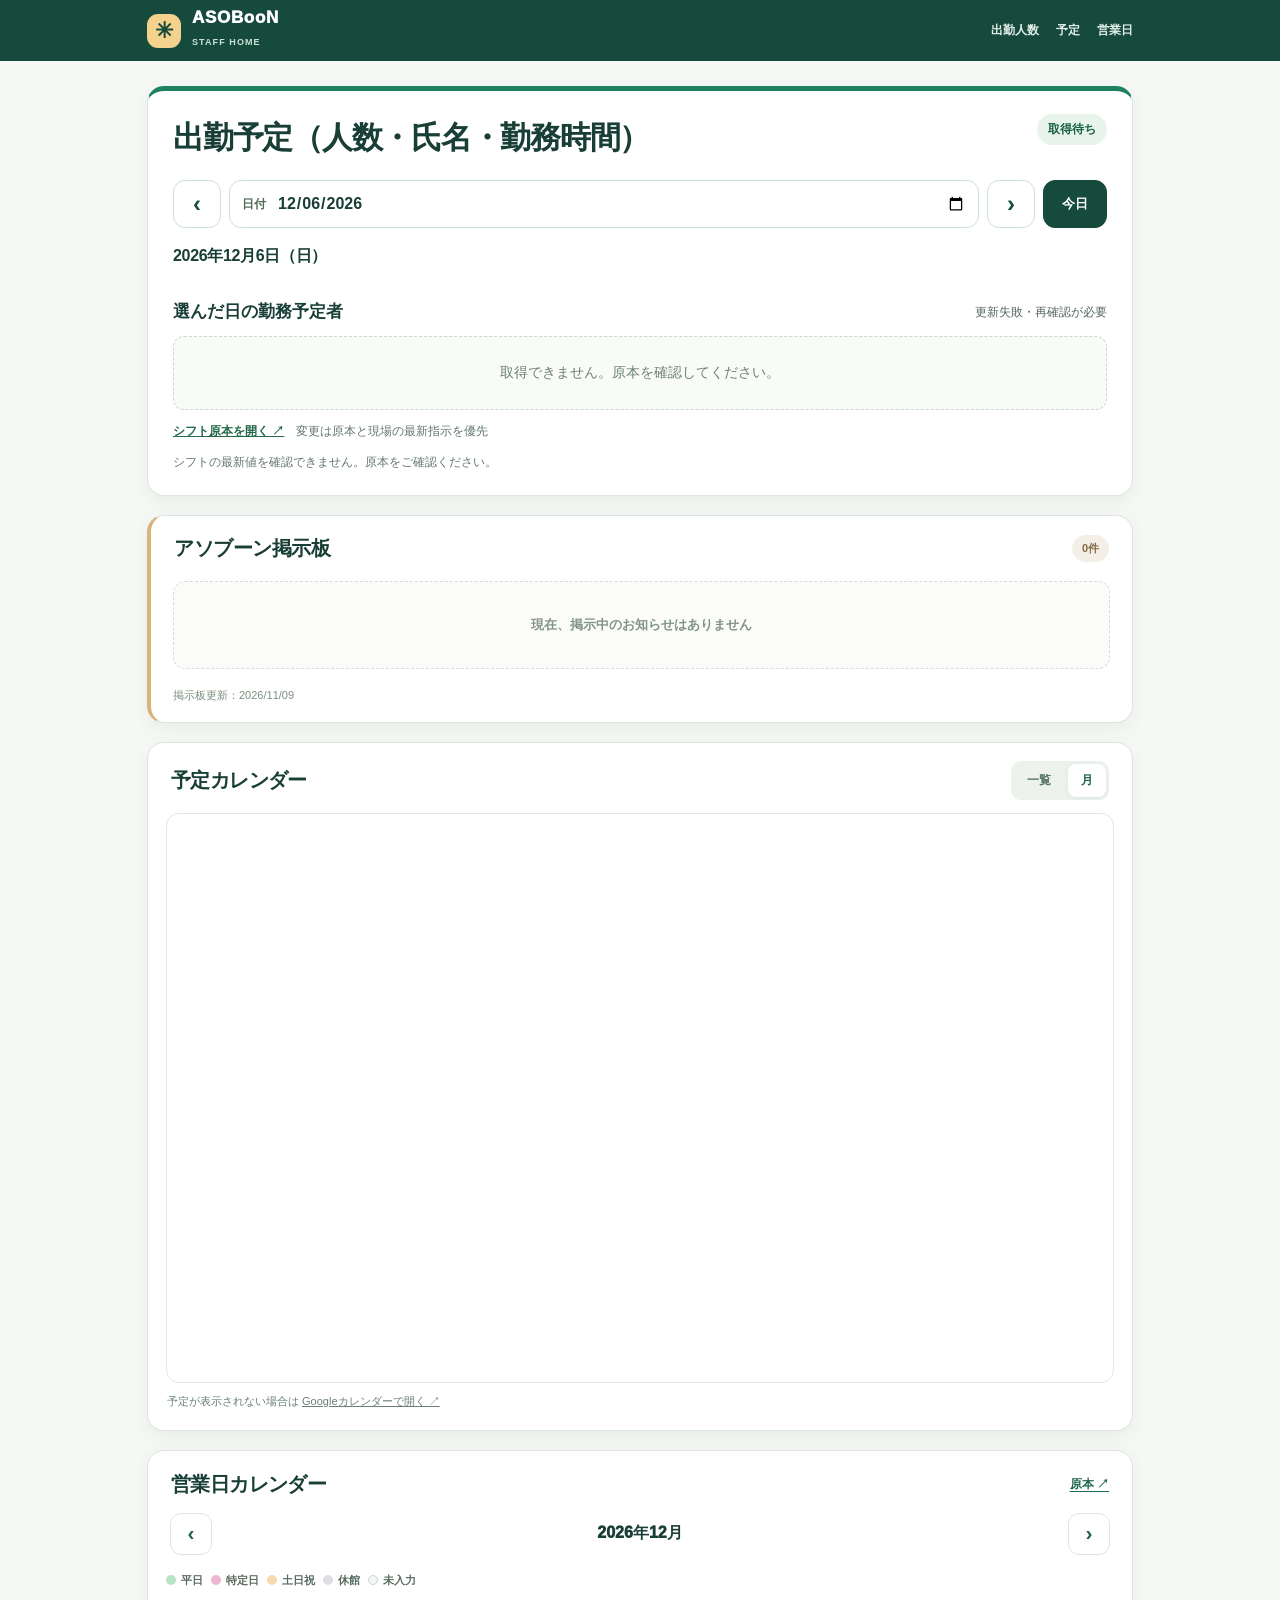
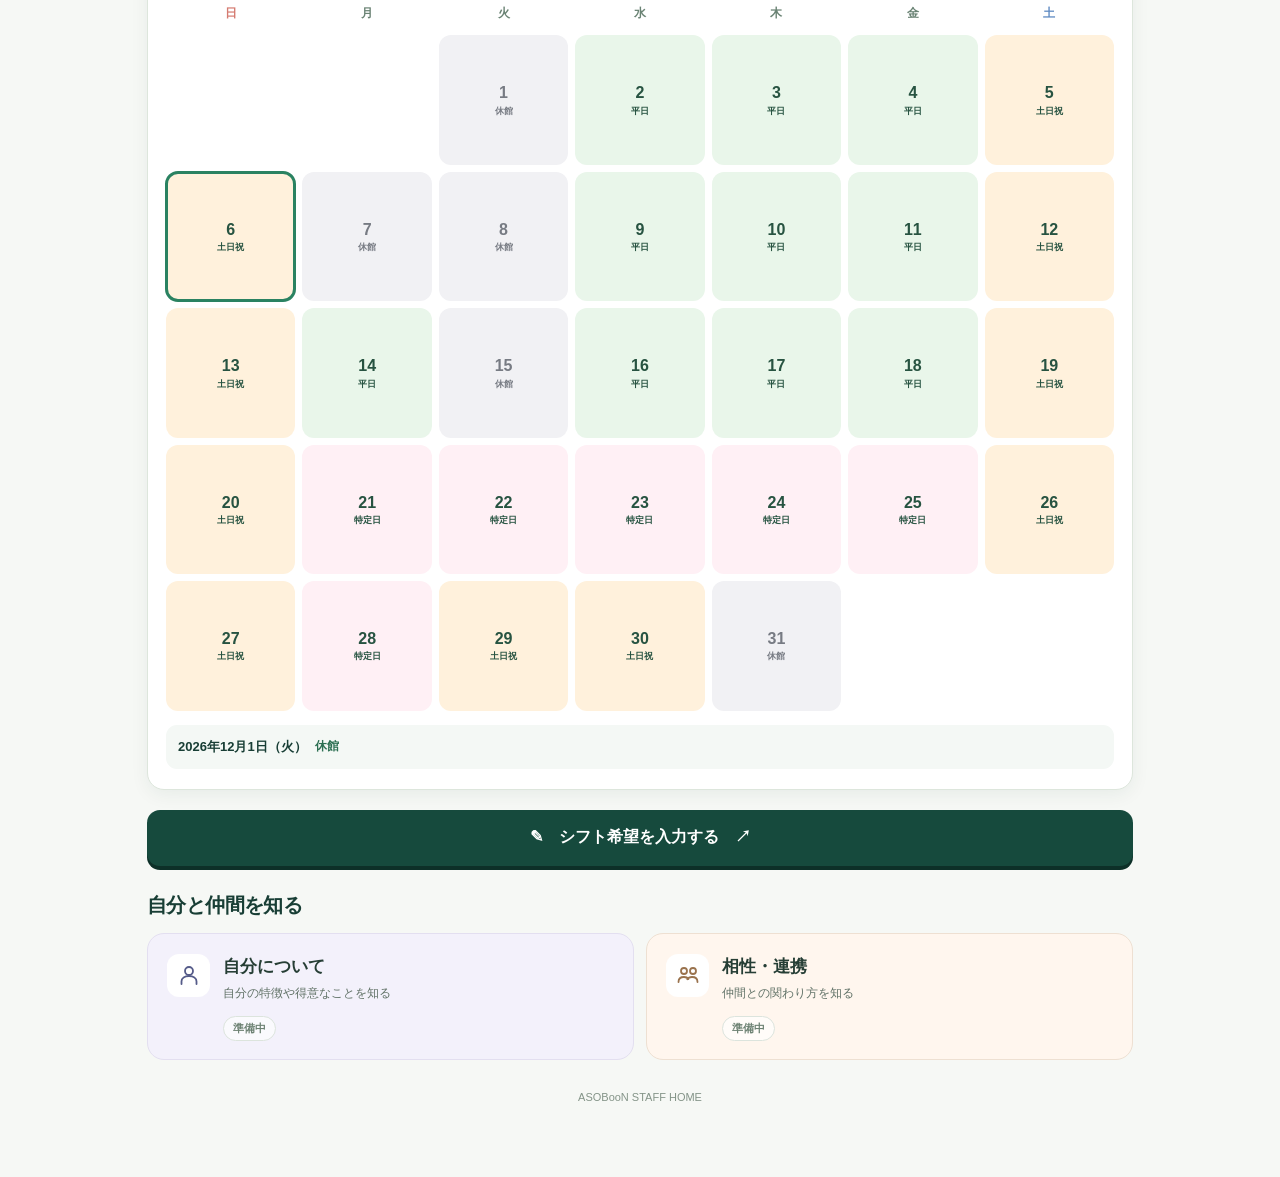
==== commit 1aec7c33: "Highlight today's date only in operating calendar, not clicked date" ====
--- a/index.html
+++ b/index.html
@@ -3,7 +3,7 @@
 <meta name="theme-color" content="#123d34"/><meta name="robots" content="noindex,nofollow"/>
 <title>ASOBooN｜スタッフホーム・シンプル版</title>
 <style>
-:root{--ink:#183e35;--muted:#64786d;--deep:#164a3d;--green:#21694f;--accent:#dca96b;--line:#dde6dc;--bg:#f6f8f5;--paper:#fff;--radius:17px;--focus:#d69a53}*{box-sizing:border-box}html{scroll-behavior:smooth}body{margin:0;background:var(--bg);color:var(--ink);font-family:-apple-system,BlinkMacSystemFont,'Hiragino Kaku Gothic ProN','Noto Sans JP',Meiryo,sans-serif;line-height:1.55}button,input{font:inherit}button{cursor:pointer}a{color:inherit}a:focus-visible,button:focus-visible,input:focus-visible{outline:3px solid var(--focus);outline-offset:3px}.skip{position:absolute;top:-99px;left:9px;background:white;padding:12px;z-index:10}.skip:focus{top:6px}.topbar{background:var(--deep);color:white}.topinner{max-width:1030px;margin:auto;min-height:61px;padding:0 22px;display:flex;align-items:center;justify-content:space-between;gap:12px}.brand{display:flex;align-items:center;gap:11px;text-decoration:none}.mark{width:34px;height:34px;border-radius:11px;background:#f4d18c;display:grid;place-items:center;color:var(--deep);font-size:22px;font-weight:900}.brand strong{font-size:17px;font-weight:950;letter-spacing:.04em;display:block;line-height:1.2}.brand small{font-size:9px;font-weight:800;color:#cde3d6;letter-spacing:.12em}.topnav{display:flex;align-items:center;gap:17px}.topnav a{font-size:12px;font-weight:800;text-decoration:none;color:#e2eee8}.topnav a:hover{text-decoration:underline}main{max-width:1030px;margin:auto;padding:25px 22px 60px}.card{background:var(--paper);border:1px solid var(--line);border-radius:var(--radius);overflow:hidden;margin-bottom:19px;box-shadow:0 5px 18px #163e2910}.pad{padding:23px 25px}.staffcard{border-top:5px solid #208062}.stafftop{display:flex;align-items:flex-start;justify-content:space-between;gap:8px;flex-wrap:wrap}.stafftop h1{font-size:clamp(23px,4vw,31px);margin:0;font-weight:950;letter-spacing:-.04em}.chip{background:#e8f4eb;color:#196146;border-radius:999px;padding:6px 11px;font-weight:850;font-size:12px}.datebar{display:flex;align-items:center;gap:8px;flex-wrap:wrap;margin:18px 0 16px}.navbutton{min-height:48px;min-width:48px;border-radius:12px;border:1px solid #cedfd3;background:white;color:var(--deep);font-size:24px;font-weight:800;display:grid;place-items:center}.navbutton:disabled{opacity:.38;cursor:not-allowed}.dateinput{border:1px solid #cedfd3;border-radius:12px;background:white;min-height:48px;display:flex;align-items:center;padding:5px 12px;flex:1;min-width:185px;gap:10px}.dateinput span{font-weight:800;font-size:12px;color:#506c59;white-space:nowrap}.dateinput input{border:0;outline:none;background:transparent;font-size:16px;font-weight:800;min-width:0;width:100%;color:var(--ink)}.todaybtn{background:var(--deep);border:1px solid var(--deep);min-height:48px;border-radius:12px;padding:0 18px;color:#fff;font-weight:900;font-size:13px}.dateheading{font-size:16px;font-weight:900;letter-spacing:-.02em;margin:8px 0 12px}.metrics{display:flex;gap:9px;flex-wrap:wrap;margin-bottom:18px}.metric{background:#eff6ef;border:1px solid #e1eee5;display:flex;align-items:center;gap:8px;border-radius:10px;padding:8px 12px;color:#3a6451;font-size:12px;font-weight:800}.metric strong{font-size:18px;color:#175542}.stafflist{display:grid;grid-template-columns:repeat(2,minmax(0,1fr));gap:9px}.person{border:1px solid #e2e8df;background:#fff;border-radius:12px;min-height:58px;padding:10px 15px;display:flex;gap:9px;align-items:center;justify-content:space-between}.person strong{font-size:16px;font-weight:900}.person time{background:#f2f7f2;border-radius:7px;padding:5px 8px;font-size:12px;font-weight:800;color:#476b54;text-align:right}.info{font-size:12px;color:var(--muted);margin:13px 0 0}.info a{color:var(--green);font-weight:900;text-decoration:underline;text-underline-offset:3px}.empty{border-radius:11px;border:1px dashed #c8d9cf;background:#f9fbf9;padding:25px;text-align:center;color:#6e8074;font-size:14px}.calhead{padding:18px 23px 13px;display:flex;align-items:center;gap:12px;justify-content:space-between;flex-wrap:wrap}.calhead h2{font-size:20px;font-weight:950;margin:0;letter-spacing:-.03em}.calhead a{font-size:12px;color:var(--green);font-weight:850;text-underline-offset:3px}.calendararea{padding:0 18px 20px}.mode{display:flex;gap:4px;padding:3px;background:#edf2ed;border-radius:10px}.mode button{padding:7px 13px;border:0;background:transparent;color:#557465;font-size:12px;font-weight:900;border-radius:8px}.mode button[aria-pressed=true]{background:#fff;color:#1c6246;box-shadow:0 1px 5px #385c4516}.google-frame{border:1px solid #e0e8e0;border-radius:13px;width:100%;height:570px;background:white;display:block}.fallback{font-size:11px;color:#698075;margin:10px 1px 0}.monthbar{display:flex;justify-content:space-between;align-items:center;gap:12px;padding:0 4px 17px}.monthbar strong{font-size:16px;font-weight:950}.monthbutton{width:42px;height:42px;border:1px solid #dce7dc;background:#fff;border-radius:11px;color:#24644a;font-size:21px;font-weight:900}.monthbutton:disabled{opacity:.33}.daylegend{display:flex;gap:8px;flex-wrap:wrap;margin-bottom:15px}.daylegend span{display:flex;align-items:center;gap:5px;color:#566b5f;font-size:11px;font-weight:750}.dot{display:inline-block;width:10px;height:10px;border-radius:50%}.k1{background:#f8d9ad}.k2{background:#dddfe3}.k3{background:#eeb7d1}.k4{background:#bae2c4}.k0{background:#f5f6f5;border:1px solid #c9d8cb}.calendargrid{display:grid;grid-template-columns:repeat(7,minmax(0,1fr));gap:7px}.weekday{text-align:center;font-size:12px;color:#6a8374;font-weight:900;padding-bottom:6px}.weekday:first-child{color:#d57b71}.weekday:nth-child(7){color:#618cc3}.day,.dummy{aspect-ratio:1/1;min-height:44px}.day{display:flex;flex-direction:column;align-items:center;justify-content:center;gap:2px;background:#f8faf8;color:#275341;border:1px solid transparent;border-radius:12px;padding:4px;position:relative}.day strong{font-size:16px;line-height:1.2}.day span{font-size:9px;font-weight:800;line-height:1.35;white-space:nowrap}.day[data-kind='1']{background:#fff1dc}.day[data-kind='2']{background:#f1f1f4;color:#777b83}.day[data-kind='3']{background:#fff0f5}.day[data-kind='4']{background:#e9f6ea}.day[data-kind='0']{background:#fafbfa;color:#87958c}.day[aria-pressed=true]{outline:3px solid #2a8261;outline-offset:-2px}.day.today:before{content:'';height:5px;width:5px;border-radius:50%;position:absolute;top:5px;right:5px;background:#17845f}.selectedday{display:flex;gap:8px;flex-wrap:wrap;align-items:center;background:#f4f8f5;border-radius:11px;margin-top:14px;padding:12px;font-size:12px}.selectedday strong{font-size:13px}.selectedday span{font-weight:850;color:#2d7053}.actionwrap{margin:20px 0 7px}.actionlink{display:flex;justify-content:center;align-items:center;gap:10px;min-height:56px;padding:13px;border-radius:13px;background:var(--deep);color:white;text-decoration:none;font-weight:900;box-shadow:0 4px 0 #0d3028;font-size:16px}.actionlink:hover{background:#20654f}.footer{font-size:11px;color:#849488;text-align:center;margin-top:29px}@media(max-width:700px){.topinner{padding:0 14px}.topnav{gap:8px}.topnav a{font-size:11px}main{padding:13px 12px 34px}.pad{padding:17px 15px}.calhead{padding:17px 15px 12px}.calendararea{padding:0 10px 14px}.stafflist{grid-template-columns:1fr}.person{min-height:53px}.google-frame{height:460px}.calendargrid{gap:4px}.day{border-radius:9px;min-height:41px}.day strong{font-size:14px}.day span{font-size:8px}.datebar{gap:6px}.dateinput{min-width:135px;flex:1}.dateinput span{display:none}.todaybtn{padding:0 12px}.calhead h2{font-size:18px}}@media(max-width:380px){.topnav a:last-child{display:none}.metric{flex:1;padding:7px}.metric strong{font-size:16px}.day span{font-size:7px}.calendargrid{gap:3px}}@media(prefers-reduced-motion:reduce){html{scroll-behavior:auto}}
+:root{--ink:#183e35;--muted:#64786d;--deep:#164a3d;--green:#21694f;--accent:#dca96b;--line:#dde6dc;--bg:#f6f8f5;--paper:#fff;--radius:17px;--focus:#d69a53}*{box-sizing:border-box}html{scroll-behavior:smooth}body{margin:0;background:var(--bg);color:var(--ink);font-family:-apple-system,BlinkMacSystemFont,'Hiragino Kaku Gothic ProN','Noto Sans JP',Meiryo,sans-serif;line-height:1.55}button,input{font:inherit}button{cursor:pointer}a{color:inherit}a:focus-visible,button:focus-visible,input:focus-visible{outline:3px solid var(--focus);outline-offset:3px}.skip{position:absolute;top:-99px;left:9px;background:white;padding:12px;z-index:10}.skip:focus{top:6px}.topbar{background:var(--deep);color:white}.topinner{max-width:1030px;margin:auto;min-height:61px;padding:0 22px;display:flex;align-items:center;justify-content:space-between;gap:12px}.brand{display:flex;align-items:center;gap:11px;text-decoration:none}.mark{width:34px;height:34px;border-radius:11px;background:#f4d18c;display:grid;place-items:center;color:var(--deep);font-size:22px;font-weight:900}.brand strong{font-size:17px;font-weight:950;letter-spacing:.04em;display:block;line-height:1.2}.brand small{font-size:9px;font-weight:800;color:#cde3d6;letter-spacing:.12em}.topnav{display:flex;align-items:center;gap:17px}.topnav a{font-size:12px;font-weight:800;text-decoration:none;color:#e2eee8}.topnav a:hover{text-decoration:underline}main{max-width:1030px;margin:auto;padding:25px 22px 60px}.card{background:var(--paper);border:1px solid var(--line);border-radius:var(--radius);overflow:hidden;margin-bottom:19px;box-shadow:0 5px 18px #163e2910}.pad{padding:23px 25px}.staffcard{border-top:5px solid #208062}.stafftop{display:flex;align-items:flex-start;justify-content:space-between;gap:8px;flex-wrap:wrap}.stafftop h1{font-size:clamp(23px,4vw,31px);margin:0;font-weight:950;letter-spacing:-.04em}.chip{background:#e8f4eb;color:#196146;border-radius:999px;padding:6px 11px;font-weight:850;font-size:12px}.datebar{display:flex;align-items:center;gap:8px;flex-wrap:wrap;margin:18px 0 16px}.navbutton{min-height:48px;min-width:48px;border-radius:12px;border:1px solid #cedfd3;background:white;color:var(--deep);font-size:24px;font-weight:800;display:grid;place-items:center}.navbutton:disabled{opacity:.38;cursor:not-allowed}.dateinput{border:1px solid #cedfd3;border-radius:12px;background:white;min-height:48px;display:flex;align-items:center;padding:5px 12px;flex:1;min-width:185px;gap:10px}.dateinput span{font-weight:800;font-size:12px;color:#506c59;white-space:nowrap}.dateinput input{border:0;outline:none;background:transparent;font-size:16px;font-weight:800;min-width:0;width:100%;color:var(--ink)}.todaybtn{background:var(--deep);border:1px solid var(--deep);min-height:48px;border-radius:12px;padding:0 18px;color:#fff;font-weight:900;font-size:13px}.dateheading{font-size:16px;font-weight:900;letter-spacing:-.02em;margin:8px 0 12px}.metrics{display:flex;gap:9px;flex-wrap:wrap;margin-bottom:18px}.metric{background:#eff6ef;border:1px solid #e1eee5;display:flex;align-items:center;gap:8px;border-radius:10px;padding:8px 12px;color:#3a6451;font-size:12px;font-weight:800}.metric strong{font-size:18px;color:#175542}.stafflist{display:grid;grid-template-columns:repeat(2,minmax(0,1fr));gap:9px}.person{border:1px solid #e2e8df;background:#fff;border-radius:12px;min-height:58px;padding:10px 15px;display:flex;gap:9px;align-items:center;justify-content:space-between}.person strong{font-size:16px;font-weight:900}.person time{background:#f2f7f2;border-radius:7px;padding:5px 8px;font-size:12px;font-weight:800;color:#476b54;text-align:right}.info{font-size:12px;color:var(--muted);margin:13px 0 0}.info a{color:var(--green);font-weight:900;text-decoration:underline;text-underline-offset:3px}.empty{border-radius:11px;border:1px dashed #c8d9cf;background:#f9fbf9;padding:25px;text-align:center;color:#6e8074;font-size:14px}.calhead{padding:18px 23px 13px;display:flex;align-items:center;gap:12px;justify-content:space-between;flex-wrap:wrap}.calhead h2{font-size:20px;font-weight:950;margin:0;letter-spacing:-.03em}.calhead a{font-size:12px;color:var(--green);font-weight:850;text-underline-offset:3px}.calendararea{padding:0 18px 20px}.mode{display:flex;gap:4px;padding:3px;background:#edf2ed;border-radius:10px}.mode button{padding:7px 13px;border:0;background:transparent;color:#557465;font-size:12px;font-weight:900;border-radius:8px}.mode button[aria-pressed=true]{background:#fff;color:#1c6246;box-shadow:0 1px 5px #385c4516}.google-frame{border:1px solid #e0e8e0;border-radius:13px;width:100%;height:570px;background:white;display:block}.fallback{font-size:11px;color:#698075;margin:10px 1px 0}.monthbar{display:flex;justify-content:space-between;align-items:center;gap:12px;padding:0 4px 17px}.monthbar strong{font-size:16px;font-weight:950}.monthbutton{width:42px;height:42px;border:1px solid #dce7dc;background:#fff;border-radius:11px;color:#24644a;font-size:21px;font-weight:900}.monthbutton:disabled{opacity:.33}.daylegend{display:flex;gap:8px;flex-wrap:wrap;margin-bottom:15px}.daylegend span{display:flex;align-items:center;gap:5px;color:#566b5f;font-size:11px;font-weight:750}.dot{display:inline-block;width:10px;height:10px;border-radius:50%}.k1{background:#f8d9ad}.k2{background:#dddfe3}.k3{background:#eeb7d1}.k4{background:#bae2c4}.k0{background:#f5f6f5;border:1px solid #c9d8cb}.calendargrid{display:grid;grid-template-columns:repeat(7,minmax(0,1fr));gap:7px}.weekday{text-align:center;font-size:12px;color:#6a8374;font-weight:900;padding-bottom:6px}.weekday:first-child{color:#d57b71}.weekday:nth-child(7){color:#618cc3}.day,.dummy{aspect-ratio:1/1;min-height:44px}.day{display:flex;flex-direction:column;align-items:center;justify-content:center;gap:2px;background:#f8faf8;color:#275341;border:1px solid transparent;border-radius:12px;padding:4px;position:relative}.day strong{font-size:16px;line-height:1.2}.day span{font-size:9px;font-weight:800;line-height:1.35;white-space:nowrap}.day[data-kind='1']{background:#fff1dc}.day[data-kind='2']{background:#f1f1f4;color:#777b83}.day[data-kind='3']{background:#fff0f5}.day[data-kind='4']{background:#e9f6ea}.day[data-kind='0']{background:#fafbfa;color:#87958c}.day.today{outline:3px solid #2a8261;outline-offset:-2px}.selectedday{display:flex;gap:8px;flex-wrap:wrap;align-items:center;background:#f4f8f5;border-radius:11px;margin-top:14px;padding:12px;font-size:12px}.selectedday strong{font-size:13px}.selectedday span{font-weight:850;color:#2d7053}.actionwrap{margin:20px 0 7px}.actionlink{display:flex;justify-content:center;align-items:center;gap:10px;min-height:56px;padding:13px;border-radius:13px;background:var(--deep);color:white;text-decoration:none;font-weight:900;box-shadow:0 4px 0 #0d3028;font-size:16px}.actionlink:hover{background:#20654f}.footer{font-size:11px;color:#849488;text-align:center;margin-top:29px}@media(max-width:700px){.topinner{padding:0 14px}.topnav{gap:8px}.topnav a{font-size:11px}main{padding:13px 12px 34px}.pad{padding:17px 15px}.calhead{padding:17px 15px 12px}.calendararea{padding:0 10px 14px}.stafflist{grid-template-columns:1fr}.person{min-height:53px}.google-frame{height:460px}.calendargrid{gap:4px}.day{border-radius:9px;min-height:41px}.day strong{font-size:14px}.day span{font-size:8px}.datebar{gap:6px}.dateinput{min-width:135px;flex:1}.dateinput span{display:none}.todaybtn{padding:0 12px}.calhead h2{font-size:18px}}@media(max-width:380px){.topnav a:last-child{display:none}.metric{flex:1;padding:7px}.metric strong{font-size:16px}.day span{font-size:7px}.calendargrid{gap:3px}}@media(prefers-reduced-motion:reduce){html{scroll-behavior:auto}}
 
 /* ASOBooN staff-home final: noticeboard and learning shortcuts */
 .boardcard{border-left:4px solid #d9b37b}
@@ -189,7 +189,7 @@
 const sourceCalendars=['asoboon425@gmail.com','70ed8c1d7744801a1afb7e278c7d1b71932aad5fbf638f63f49307b6d3ca626a@group.calendar.google.com'];
 let mode=window.matchMedia('(max-width:650px)').matches?'AGENDA':'MONTH';function updateCalendar(){const q=new URLSearchParams({ctz:'Asia/Tokyo',mode,wkst:'2',showTitle:'0',showPrint:'0',showTz:'0',showTabs:'0',showCalendars:'0',bgcolor:'#ffffff'});sourceCalendars.forEach(src=>q.append('src',src));$('googlecalendar').src='https://calendar.google.com/calendar/embed?'+q;$('agenda').setAttribute('aria-pressed',String(mode==='AGENDA'));$('monthmode').setAttribute('aria-pressed',String(mode==='MONTH'));}$('agenda').onclick=()=>{mode='AGENDA';updateCalendar()};$('monthmode').onclick=()=>{mode='MONTH';updateCalendar()};
 const labels={'0':'区分未入力','1':'土日祝営業','2':'休館','3':'平日特定日','4':'平日営業'};let activeMonth=TODAY().slice(0,7);if(!(activeMonth in operating))activeMonth='2026-11';let chosenOperating=activeMonth+'-01';function adjacentMonth(iso,n){const [y,m]=iso.split('-').map(Number);const d=new Date(Date.UTC(y,m-1+n,1));return d.getUTCFullYear()+'-'+pad(d.getUTCMonth()+1)}
-function renderOperating(){const [y,m]=activeMonth.split('-').map(Number),codes=operating[activeMonth];$('monthtitle').textContent=y+'年'+m+'月';$('prevmonth').disabled=!(adjacentMonth(activeMonth,-1) in operating);$('nextmonth').disabled=!(adjacentMonth(activeMonth,1) in operating);const grid=$('operatinggrid');grid.replaceChildren();for(const w of week){const s=document.createElement('span');s.className='weekday';s.textContent=w;grid.append(s);}const first=new Date(Date.UTC(y,m-1,1)).getUTCDay();for(let i=0;i<first;i++){const el=document.createElement('div');el.className='dummy';grid.append(el);}for(let d=1;d<=codes.length;d++){const iso=activeMonth+'-'+pad(d),kind=codes[d-1];const btn=document.createElement('button');btn.className='day'+(iso===TODAY()?' today':'');btn.dataset.kind=kind;btn.type='button';btn.setAttribute('aria-label',displayDate(iso)+' '+labels[kind]);btn.setAttribute('aria-pressed',String(iso===chosenOperating));const b=document.createElement('strong');b.textContent=d;const span=document.createElement('span');span.textContent=kind==='0'?'未入力':kind==='1'?'土日祝':kind==='2'?'休館':kind==='3'?'特定日':'平日';btn.append(b,span);btn.onclick=()=>{chosenOperating=iso;renderOperating()};grid.append(btn);}const kind=codes[Number(chosenOperating.slice(-2))-1]||'0';$('selectedoperating').replaceChildren();const b=document.createElement('strong');b.textContent=displayDate(chosenOperating);const s=document.createElement('span');s.textContent=labels[kind];$('selectedoperating').append(b,s);}
+function renderOperating(){const [y,m]=activeMonth.split('-').map(Number),codes=operating[activeMonth];$('monthtitle').textContent=y+'年'+m+'月';$('prevmonth').disabled=!(adjacentMonth(activeMonth,-1) in operating);$('nextmonth').disabled=!(adjacentMonth(activeMonth,1) in operating);const grid=$('operatinggrid');grid.replaceChildren();for(const w of week){const s=document.createElement('span');s.className='weekday';s.textContent=w;grid.append(s);}const first=new Date(Date.UTC(y,m-1,1)).getUTCDay();for(let i=0;i<first;i++){const el=document.createElement('div');el.className='dummy';grid.append(el);}for(let d=1;d<=codes.length;d++){const iso=activeMonth+'-'+pad(d),kind=codes[d-1];const btn=document.createElement('button');btn.className='day'+(iso===TODAY()?' today':'');btn.dataset.kind=kind;btn.type='button';btn.setAttribute('aria-label',displayDate(iso)+' '+labels[kind]);btn.setAttribute('aria-pressed',String(iso===chosenOperating));if(iso===TODAY())btn.setAttribute('aria-current','date');const b=document.createElement('strong');b.textContent=d;const span=document.createElement('span');span.textContent=kind==='0'?'未入力':kind==='1'?'土日祝':kind==='2'?'休館':kind==='3'?'特定日':'平日';btn.append(b,span);btn.onclick=()=>{chosenOperating=iso;renderOperating()};grid.append(btn);}const kind=codes[Number(chosenOperating.slice(-2))-1]||'0';$('selectedoperating').replaceChildren();const b=document.createElement('strong');b.textContent=displayDate(chosenOperating);const s=document.createElement('span');s.textContent=labels[kind];$('selectedoperating').append(b,s);}
 $('prevmonth').onclick=()=>{activeMonth=adjacentMonth(activeMonth,-1);chosenOperating=activeMonth+'-01';renderOperating()};$('nextmonth').onclick=()=>{activeMonth=adjacentMonth(activeMonth,1);chosenOperating=activeMonth+'-01';renderOperating()};
 
 /* Editorially approved public-safe notices only. No private Slack, Gmail or LINE text is fetched by this page. */
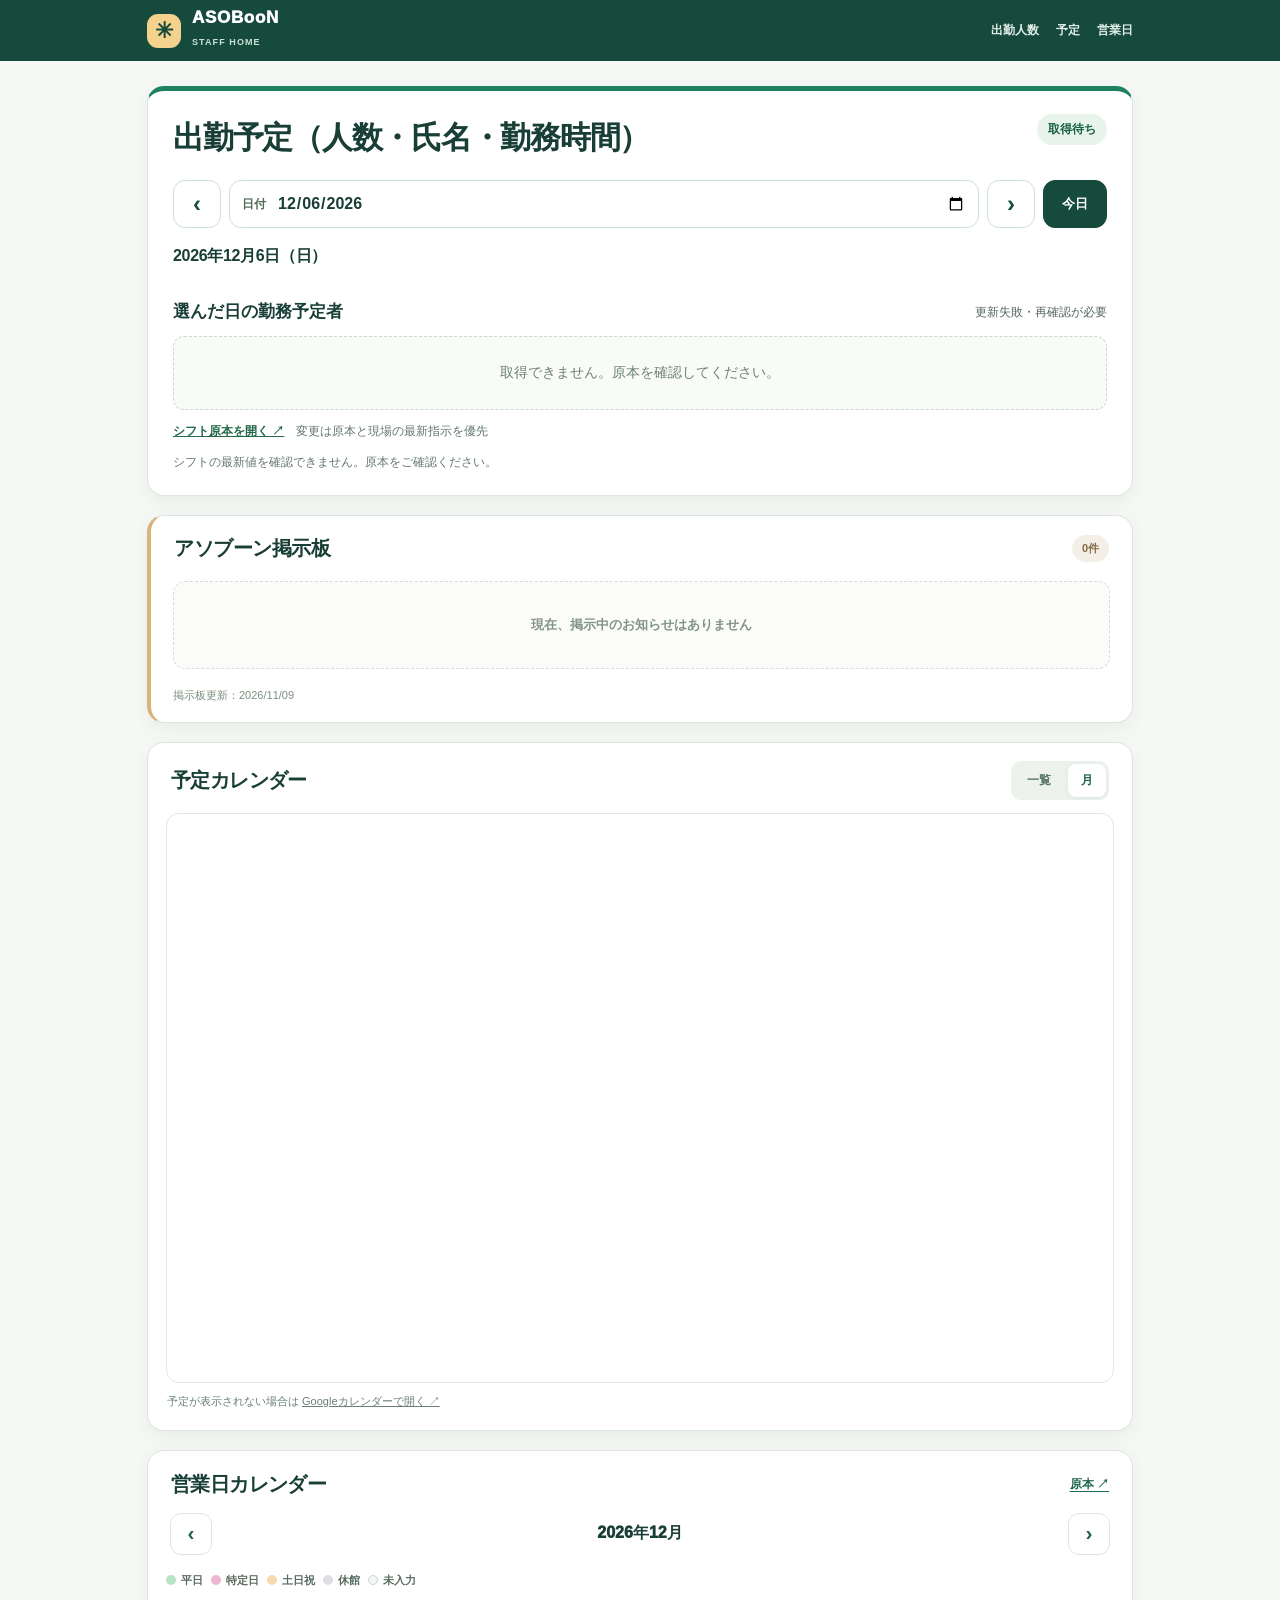
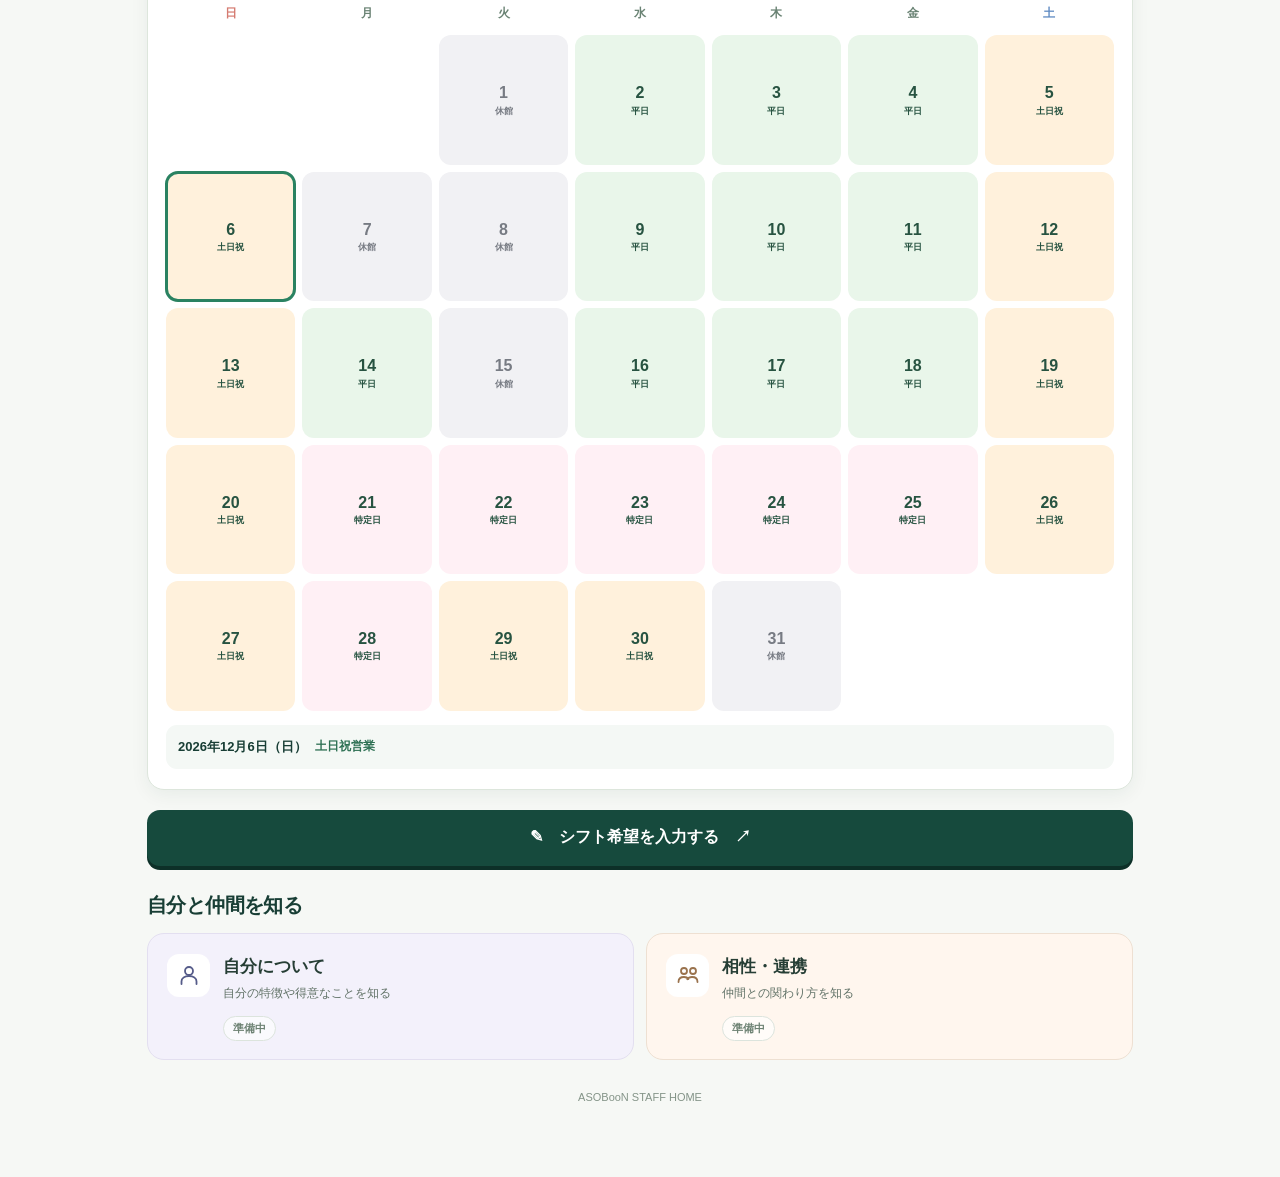
==== commit 82daf266: "Default operating calendar details to today alongside today's only green outline" ====
--- a/index.html
+++ b/index.html
@@ -188,7 +188,7 @@
 $('today').addEventListener('click',()=>updateStaffDate(TODAY()));
 const sourceCalendars=['asoboon425@gmail.com','70ed8c1d7744801a1afb7e278c7d1b71932aad5fbf638f63f49307b6d3ca626a@group.calendar.google.com'];
 let mode=window.matchMedia('(max-width:650px)').matches?'AGENDA':'MONTH';function updateCalendar(){const q=new URLSearchParams({ctz:'Asia/Tokyo',mode,wkst:'2',showTitle:'0',showPrint:'0',showTz:'0',showTabs:'0',showCalendars:'0',bgcolor:'#ffffff'});sourceCalendars.forEach(src=>q.append('src',src));$('googlecalendar').src='https://calendar.google.com/calendar/embed?'+q;$('agenda').setAttribute('aria-pressed',String(mode==='AGENDA'));$('monthmode').setAttribute('aria-pressed',String(mode==='MONTH'));}$('agenda').onclick=()=>{mode='AGENDA';updateCalendar()};$('monthmode').onclick=()=>{mode='MONTH';updateCalendar()};
-const labels={'0':'区分未入力','1':'土日祝営業','2':'休館','3':'平日特定日','4':'平日営業'};let activeMonth=TODAY().slice(0,7);if(!(activeMonth in operating))activeMonth='2026-11';let chosenOperating=activeMonth+'-01';function adjacentMonth(iso,n){const [y,m]=iso.split('-').map(Number);const d=new Date(Date.UTC(y,m-1+n,1));return d.getUTCFullYear()+'-'+pad(d.getUTCMonth()+1)}
+const labels={'0':'区分未入力','1':'土日祝営業','2':'休館','3':'平日特定日','4':'平日営業'};let activeMonth=TODAY().slice(0,7);if(!(activeMonth in operating))activeMonth='2026-11';let chosenOperating=activeMonth===TODAY().slice(0,7)?TODAY():activeMonth+'-01';function adjacentMonth(iso,n){const [y,m]=iso.split('-').map(Number);const d=new Date(Date.UTC(y,m-1+n,1));return d.getUTCFullYear()+'-'+pad(d.getUTCMonth()+1)}
 function renderOperating(){const [y,m]=activeMonth.split('-').map(Number),codes=operating[activeMonth];$('monthtitle').textContent=y+'年'+m+'月';$('prevmonth').disabled=!(adjacentMonth(activeMonth,-1) in operating);$('nextmonth').disabled=!(adjacentMonth(activeMonth,1) in operating);const grid=$('operatinggrid');grid.replaceChildren();for(const w of week){const s=document.createElement('span');s.className='weekday';s.textContent=w;grid.append(s);}const first=new Date(Date.UTC(y,m-1,1)).getUTCDay();for(let i=0;i<first;i++){const el=document.createElement('div');el.className='dummy';grid.append(el);}for(let d=1;d<=codes.length;d++){const iso=activeMonth+'-'+pad(d),kind=codes[d-1];const btn=document.createElement('button');btn.className='day'+(iso===TODAY()?' today':'');btn.dataset.kind=kind;btn.type='button';btn.setAttribute('aria-label',displayDate(iso)+' '+labels[kind]);btn.setAttribute('aria-pressed',String(iso===chosenOperating));if(iso===TODAY())btn.setAttribute('aria-current','date');const b=document.createElement('strong');b.textContent=d;const span=document.createElement('span');span.textContent=kind==='0'?'未入力':kind==='1'?'土日祝':kind==='2'?'休館':kind==='3'?'特定日':'平日';btn.append(b,span);btn.onclick=()=>{chosenOperating=iso;renderOperating()};grid.append(btn);}const kind=codes[Number(chosenOperating.slice(-2))-1]||'0';$('selectedoperating').replaceChildren();const b=document.createElement('strong');b.textContent=displayDate(chosenOperating);const s=document.createElement('span');s.textContent=labels[kind];$('selectedoperating').append(b,s);}
 $('prevmonth').onclick=()=>{activeMonth=adjacentMonth(activeMonth,-1);chosenOperating=activeMonth+'-01';renderOperating()};$('nextmonth').onclick=()=>{activeMonth=adjacentMonth(activeMonth,1);chosenOperating=activeMonth+'-01';renderOperating()};
 
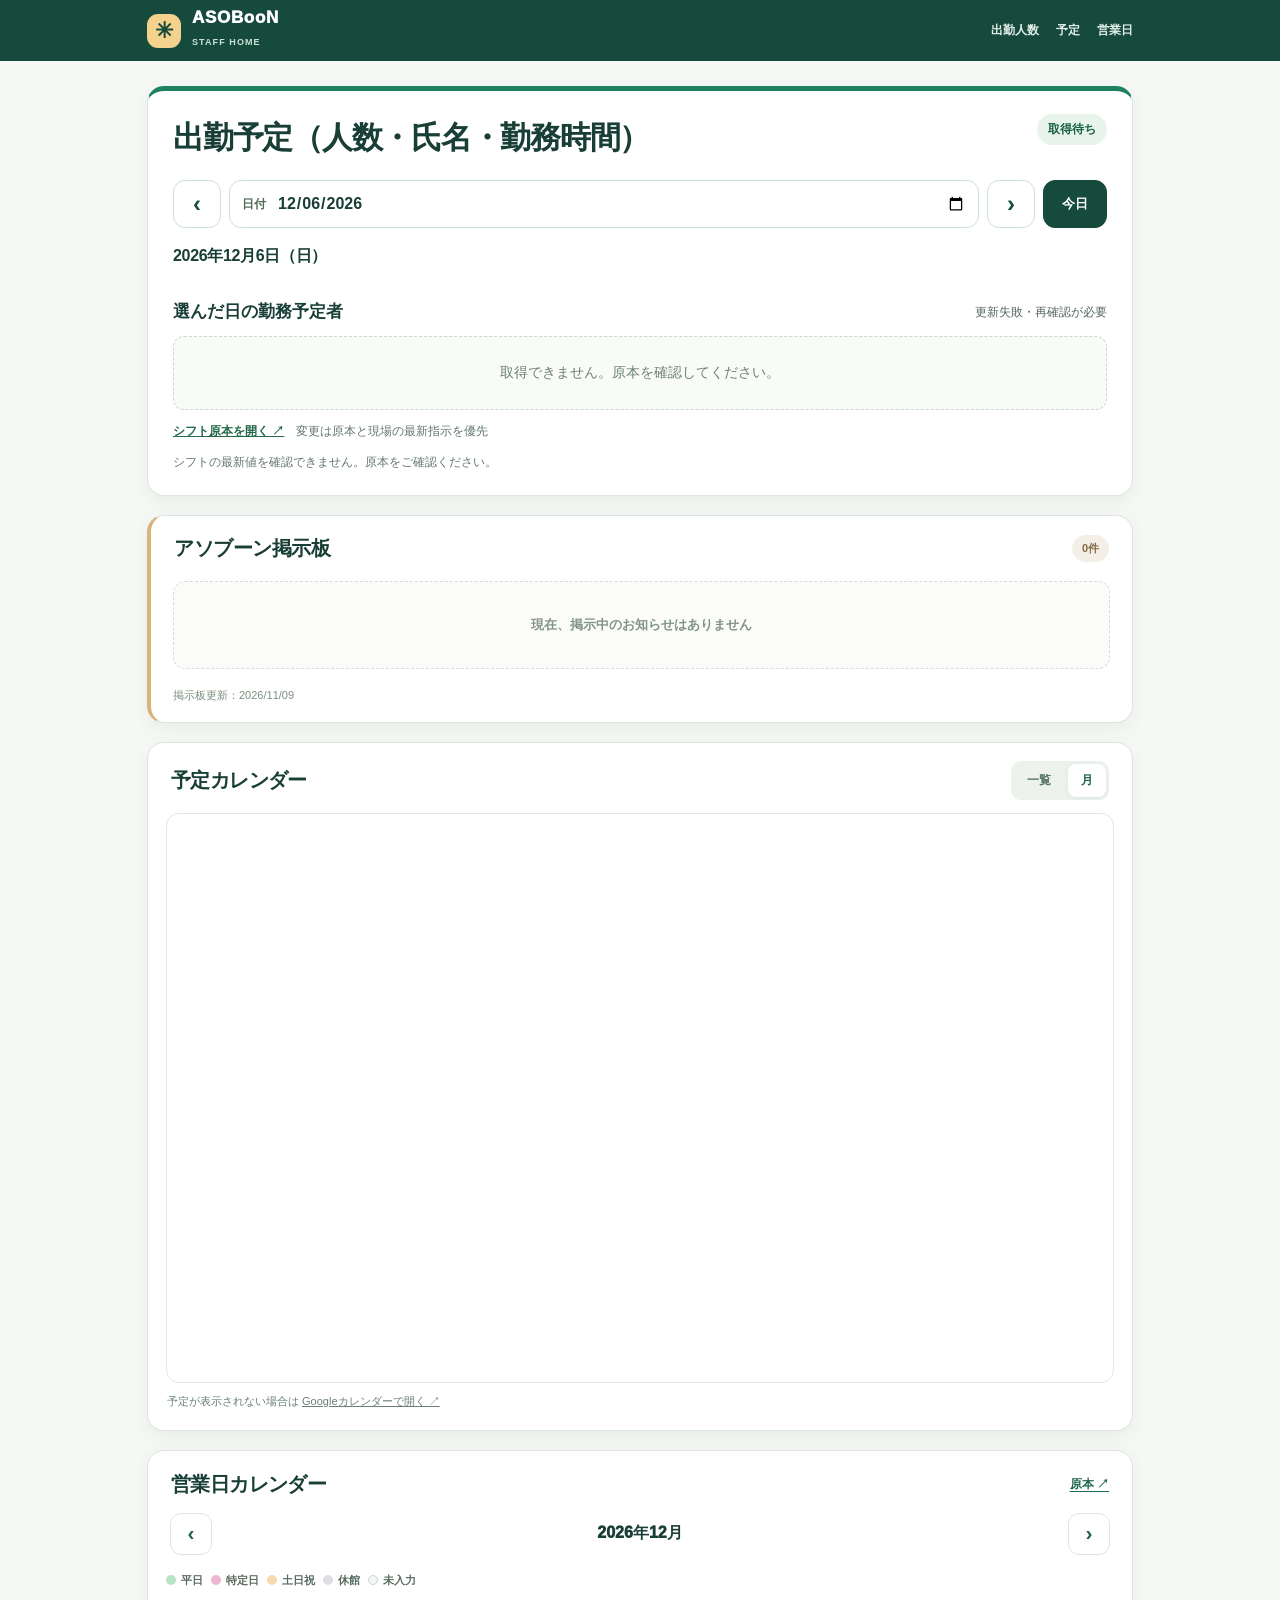
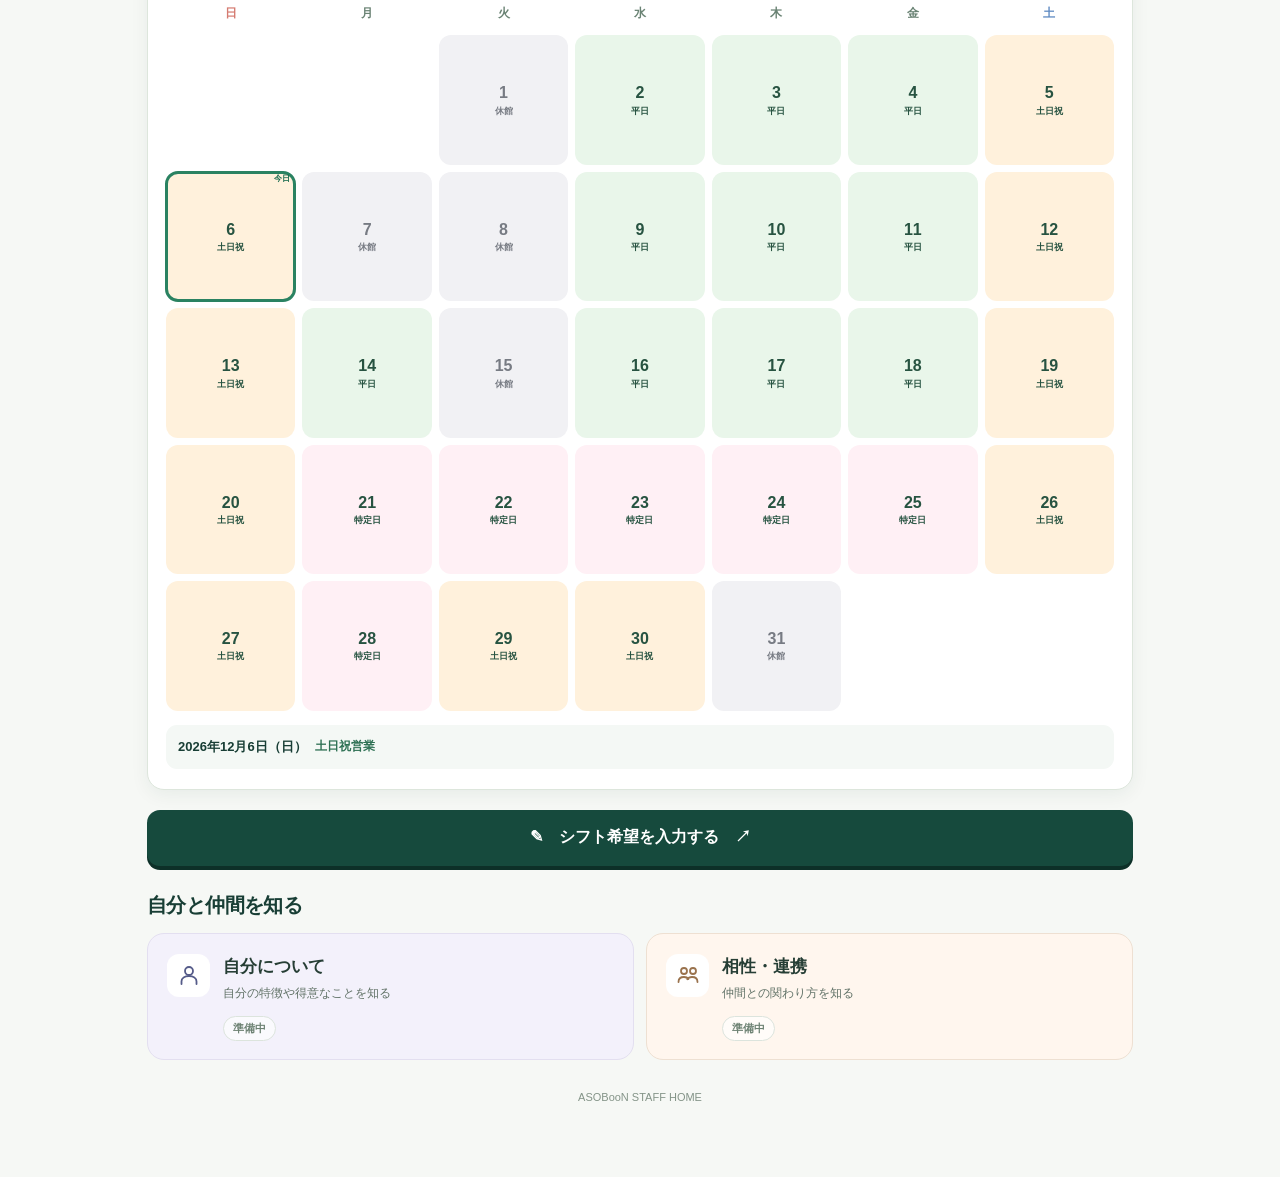
==== commit 37ed0212: "Make today's calendar border exclusive across touch and focus states" ====
--- a/index.html
+++ b/index.html
@@ -3,7 +3,11 @@
 <meta name="theme-color" content="#123d34"/><meta name="robots" content="noindex,nofollow"/>
 <title>ASOBooN｜スタッフホーム・シンプル版</title>
 <style>
-:root{--ink:#183e35;--muted:#64786d;--deep:#164a3d;--green:#21694f;--accent:#dca96b;--line:#dde6dc;--bg:#f6f8f5;--paper:#fff;--radius:17px;--focus:#d69a53}*{box-sizing:border-box}html{scroll-behavior:smooth}body{margin:0;background:var(--bg);color:var(--ink);font-family:-apple-system,BlinkMacSystemFont,'Hiragino Kaku Gothic ProN','Noto Sans JP',Meiryo,sans-serif;line-height:1.55}button,input{font:inherit}button{cursor:pointer}a{color:inherit}a:focus-visible,button:focus-visible,input:focus-visible{outline:3px solid var(--focus);outline-offset:3px}.skip{position:absolute;top:-99px;left:9px;background:white;padding:12px;z-index:10}.skip:focus{top:6px}.topbar{background:var(--deep);color:white}.topinner{max-width:1030px;margin:auto;min-height:61px;padding:0 22px;display:flex;align-items:center;justify-content:space-between;gap:12px}.brand{display:flex;align-items:center;gap:11px;text-decoration:none}.mark{width:34px;height:34px;border-radius:11px;background:#f4d18c;display:grid;place-items:center;color:var(--deep);font-size:22px;font-weight:900}.brand strong{font-size:17px;font-weight:950;letter-spacing:.04em;display:block;line-height:1.2}.brand small{font-size:9px;font-weight:800;color:#cde3d6;letter-spacing:.12em}.topnav{display:flex;align-items:center;gap:17px}.topnav a{font-size:12px;font-weight:800;text-decoration:none;color:#e2eee8}.topnav a:hover{text-decoration:underline}main{max-width:1030px;margin:auto;padding:25px 22px 60px}.card{background:var(--paper);border:1px solid var(--line);border-radius:var(--radius);overflow:hidden;margin-bottom:19px;box-shadow:0 5px 18px #163e2910}.pad{padding:23px 25px}.staffcard{border-top:5px solid #208062}.stafftop{display:flex;align-items:flex-start;justify-content:space-between;gap:8px;flex-wrap:wrap}.stafftop h1{font-size:clamp(23px,4vw,31px);margin:0;font-weight:950;letter-spacing:-.04em}.chip{background:#e8f4eb;color:#196146;border-radius:999px;padding:6px 11px;font-weight:850;font-size:12px}.datebar{display:flex;align-items:center;gap:8px;flex-wrap:wrap;margin:18px 0 16px}.navbutton{min-height:48px;min-width:48px;border-radius:12px;border:1px solid #cedfd3;background:white;color:var(--deep);font-size:24px;font-weight:800;display:grid;place-items:center}.navbutton:disabled{opacity:.38;cursor:not-allowed}.dateinput{border:1px solid #cedfd3;border-radius:12px;background:white;min-height:48px;display:flex;align-items:center;padding:5px 12px;flex:1;min-width:185px;gap:10px}.dateinput span{font-weight:800;font-size:12px;color:#506c59;white-space:nowrap}.dateinput input{border:0;outline:none;background:transparent;font-size:16px;font-weight:800;min-width:0;width:100%;color:var(--ink)}.todaybtn{background:var(--deep);border:1px solid var(--deep);min-height:48px;border-radius:12px;padding:0 18px;color:#fff;font-weight:900;font-size:13px}.dateheading{font-size:16px;font-weight:900;letter-spacing:-.02em;margin:8px 0 12px}.metrics{display:flex;gap:9px;flex-wrap:wrap;margin-bottom:18px}.metric{background:#eff6ef;border:1px solid #e1eee5;display:flex;align-items:center;gap:8px;border-radius:10px;padding:8px 12px;color:#3a6451;font-size:12px;font-weight:800}.metric strong{font-size:18px;color:#175542}.stafflist{display:grid;grid-template-columns:repeat(2,minmax(0,1fr));gap:9px}.person{border:1px solid #e2e8df;background:#fff;border-radius:12px;min-height:58px;padding:10px 15px;display:flex;gap:9px;align-items:center;justify-content:space-between}.person strong{font-size:16px;font-weight:900}.person time{background:#f2f7f2;border-radius:7px;padding:5px 8px;font-size:12px;font-weight:800;color:#476b54;text-align:right}.info{font-size:12px;color:var(--muted);margin:13px 0 0}.info a{color:var(--green);font-weight:900;text-decoration:underline;text-underline-offset:3px}.empty{border-radius:11px;border:1px dashed #c8d9cf;background:#f9fbf9;padding:25px;text-align:center;color:#6e8074;font-size:14px}.calhead{padding:18px 23px 13px;display:flex;align-items:center;gap:12px;justify-content:space-between;flex-wrap:wrap}.calhead h2{font-size:20px;font-weight:950;margin:0;letter-spacing:-.03em}.calhead a{font-size:12px;color:var(--green);font-weight:850;text-underline-offset:3px}.calendararea{padding:0 18px 20px}.mode{display:flex;gap:4px;padding:3px;background:#edf2ed;border-radius:10px}.mode button{padding:7px 13px;border:0;background:transparent;color:#557465;font-size:12px;font-weight:900;border-radius:8px}.mode button[aria-pressed=true]{background:#fff;color:#1c6246;box-shadow:0 1px 5px #385c4516}.google-frame{border:1px solid #e0e8e0;border-radius:13px;width:100%;height:570px;background:white;display:block}.fallback{font-size:11px;color:#698075;margin:10px 1px 0}.monthbar{display:flex;justify-content:space-between;align-items:center;gap:12px;padding:0 4px 17px}.monthbar strong{font-size:16px;font-weight:950}.monthbutton{width:42px;height:42px;border:1px solid #dce7dc;background:#fff;border-radius:11px;color:#24644a;font-size:21px;font-weight:900}.monthbutton:disabled{opacity:.33}.daylegend{display:flex;gap:8px;flex-wrap:wrap;margin-bottom:15px}.daylegend span{display:flex;align-items:center;gap:5px;color:#566b5f;font-size:11px;font-weight:750}.dot{display:inline-block;width:10px;height:10px;border-radius:50%}.k1{background:#f8d9ad}.k2{background:#dddfe3}.k3{background:#eeb7d1}.k4{background:#bae2c4}.k0{background:#f5f6f5;border:1px solid #c9d8cb}.calendargrid{display:grid;grid-template-columns:repeat(7,minmax(0,1fr));gap:7px}.weekday{text-align:center;font-size:12px;color:#6a8374;font-weight:900;padding-bottom:6px}.weekday:first-child{color:#d57b71}.weekday:nth-child(7){color:#618cc3}.day,.dummy{aspect-ratio:1/1;min-height:44px}.day{display:flex;flex-direction:column;align-items:center;justify-content:center;gap:2px;background:#f8faf8;color:#275341;border:1px solid transparent;border-radius:12px;padding:4px;position:relative}.day strong{font-size:16px;line-height:1.2}.day span{font-size:9px;font-weight:800;line-height:1.35;white-space:nowrap}.day[data-kind='1']{background:#fff1dc}.day[data-kind='2']{background:#f1f1f4;color:#777b83}.day[data-kind='3']{background:#fff0f5}.day[data-kind='4']{background:#e9f6ea}.day[data-kind='0']{background:#fafbfa;color:#87958c}.day.today{outline:3px solid #2a8261;outline-offset:-2px}.selectedday{display:flex;gap:8px;flex-wrap:wrap;align-items:center;background:#f4f8f5;border-radius:11px;margin-top:14px;padding:12px;font-size:12px}.selectedday strong{font-size:13px}.selectedday span{font-weight:850;color:#2d7053}.actionwrap{margin:20px 0 7px}.actionlink{display:flex;justify-content:center;align-items:center;gap:10px;min-height:56px;padding:13px;border-radius:13px;background:var(--deep);color:white;text-decoration:none;font-weight:900;box-shadow:0 4px 0 #0d3028;font-size:16px}.actionlink:hover{background:#20654f}.footer{font-size:11px;color:#849488;text-align:center;margin-top:29px}@media(max-width:700px){.topinner{padding:0 14px}.topnav{gap:8px}.topnav a{font-size:11px}main{padding:13px 12px 34px}.pad{padding:17px 15px}.calhead{padding:17px 15px 12px}.calendararea{padding:0 10px 14px}.stafflist{grid-template-columns:1fr}.person{min-height:53px}.google-frame{height:460px}.calendargrid{gap:4px}.day{border-radius:9px;min-height:41px}.day strong{font-size:14px}.day span{font-size:8px}.datebar{gap:6px}.dateinput{min-width:135px;flex:1}.dateinput span{display:none}.todaybtn{padding:0 12px}.calhead h2{font-size:18px}}@media(max-width:380px){.topnav a:last-child{display:none}.metric{flex:1;padding:7px}.metric strong{font-size:16px}.day span{font-size:7px}.calendargrid{gap:3px}}@media(prefers-reduced-motion:reduce){html{scroll-behavior:auto}}
+:root{--ink:#183e35;--muted:#64786d;--deep:#164a3d;--green:#21694f;--accent:#dca96b;--line:#dde6dc;--bg:#f6f8f5;--paper:#fff;--radius:17px;--focus:#d69a53}*{box-sizing:border-box}html{scroll-behavior:smooth}body{margin:0;background:var(--bg);color:var(--ink);font-family:-apple-system,BlinkMacSystemFont,'Hiragino Kaku Gothic ProN','Noto Sans JP',Meiryo,sans-serif;line-height:1.55}button,input{font:inherit}button{cursor:pointer}a{color:inherit}a:focus-visible,button:focus-visible,input:focus-visible{outline:3px solid var(--focus);outline-offset:3px}.skip{position:absolute;top:-99px;left:9px;background:white;padding:12px;z-index:10}.skip:focus{top:6px}.topbar{background:var(--deep);color:white}.topinner{max-width:1030px;margin:auto;min-height:61px;padding:0 22px;display:flex;align-items:center;justify-content:space-between;gap:12px}.brand{display:flex;align-items:center;gap:11px;text-decoration:none}.mark{width:34px;height:34px;border-radius:11px;background:#f4d18c;display:grid;place-items:center;color:var(--deep);font-size:22px;font-weight:900}.brand strong{font-size:17px;font-weight:950;letter-spacing:.04em;display:block;line-height:1.2}.brand small{font-size:9px;font-weight:800;color:#cde3d6;letter-spacing:.12em}.topnav{display:flex;align-items:center;gap:17px}.topnav a{font-size:12px;font-weight:800;text-decoration:none;color:#e2eee8}.topnav a:hover{text-decoration:underline}main{max-width:1030px;margin:auto;padding:25px 22px 60px}.card{background:var(--paper);border:1px solid var(--line);border-radius:var(--radius);overflow:hidden;margin-bottom:19px;box-shadow:0 5px 18px #163e2910}.pad{padding:23px 25px}.staffcard{border-top:5px solid #208062}.stafftop{display:flex;align-items:flex-start;justify-content:space-between;gap:8px;flex-wrap:wrap}.stafftop h1{font-size:clamp(23px,4vw,31px);margin:0;font-weight:950;letter-spacing:-.04em}.chip{background:#e8f4eb;color:#196146;border-radius:999px;padding:6px 11px;font-weight:850;font-size:12px}.datebar{display:flex;align-items:center;gap:8px;flex-wrap:wrap;margin:18px 0 16px}.navbutton{min-height:48px;min-width:48px;border-radius:12px;border:1px solid #cedfd3;background:white;color:var(--deep);font-size:24px;font-weight:800;display:grid;place-items:center}.navbutton:disabled{opacity:.38;cursor:not-allowed}.dateinput{border:1px solid #cedfd3;border-radius:12px;background:white;min-height:48px;display:flex;align-items:center;padding:5px 12px;flex:1;min-width:185px;gap:10px}.dateinput span{font-weight:800;font-size:12px;color:#506c59;white-space:nowrap}.dateinput input{border:0;outline:none;background:transparent;font-size:16px;font-weight:800;min-width:0;width:100%;color:var(--ink)}.todaybtn{background:var(--deep);border:1px solid var(--deep);min-height:48px;border-radius:12px;padding:0 18px;color:#fff;font-weight:900;font-size:13px}.dateheading{font-size:16px;font-weight:900;letter-spacing:-.02em;margin:8px 0 12px}.metrics{display:flex;gap:9px;flex-wrap:wrap;margin-bottom:18px}.metric{background:#eff6ef;border:1px solid #e1eee5;display:flex;align-items:center;gap:8px;border-radius:10px;padding:8px 12px;color:#3a6451;font-size:12px;font-weight:800}.metric strong{font-size:18px;color:#175542}.stafflist{display:grid;grid-template-columns:repeat(2,minmax(0,1fr));gap:9px}.person{border:1px solid #e2e8df;background:#fff;border-radius:12px;min-height:58px;padding:10px 15px;display:flex;gap:9px;align-items:center;justify-content:space-between}.person strong{font-size:16px;font-weight:900}.person time{background:#f2f7f2;border-radius:7px;padding:5px 8px;font-size:12px;font-weight:800;color:#476b54;text-align:right}.info{font-size:12px;color:var(--muted);margin:13px 0 0}.info a{color:var(--green);font-weight:900;text-decoration:underline;text-underline-offset:3px}.empty{border-radius:11px;border:1px dashed #c8d9cf;background:#f9fbf9;padding:25px;text-align:center;color:#6e8074;font-size:14px}.calhead{padding:18px 23px 13px;display:flex;align-items:center;gap:12px;justify-content:space-between;flex-wrap:wrap}.calhead h2{font-size:20px;font-weight:950;margin:0;letter-spacing:-.03em}.calhead a{font-size:12px;color:var(--green);font-weight:850;text-underline-offset:3px}.calendararea{padding:0 18px 20px}.mode{display:flex;gap:4px;padding:3px;background:#edf2ed;border-radius:10px}.mode button{padding:7px 13px;border:0;background:transparent;color:#557465;font-size:12px;font-weight:900;border-radius:8px}.mode button[aria-pressed=true]{background:#fff;color:#1c6246;box-shadow:0 1px 5px #385c4516}.google-frame{border:1px solid #e0e8e0;border-radius:13px;width:100%;height:570px;background:white;display:block}.fallback{font-size:11px;color:#698075;margin:10px 1px 0}.monthbar{display:flex;justify-content:space-between;align-items:center;gap:12px;padding:0 4px 17px}.monthbar strong{font-size:16px;font-weight:950}.monthbutton{width:42px;height:42px;border:1px solid #dce7dc;background:#fff;border-radius:11px;color:#24644a;font-size:21px;font-weight:900}.monthbutton:disabled{opacity:.33}.daylegend{display:flex;gap:8px;flex-wrap:wrap;margin-bottom:15px}.daylegend span{display:flex;align-items:center;gap:5px;color:#566b5f;font-size:11px;font-weight:750}.dot{display:inline-block;width:10px;height:10px;border-radius:50%}.k1{background:#f8d9ad}.k2{background:#dddfe3}.k3{background:#eeb7d1}.k4{background:#bae2c4}.k0{background:#f5f6f5;border:1px solid #c9d8cb}.calendargrid{display:grid;grid-template-columns:repeat(7,minmax(0,1fr));gap:7px}.weekday{text-align:center;font-size:12px;color:#6a8374;font-weight:900;padding-bottom:6px}.weekday:first-child{color:#d57b71}.weekday:nth-child(7){color:#618cc3}.day,.dummy{aspect-ratio:1/1;min-height:44px}.day{display:flex;flex-direction:column;align-items:center;justify-content:center;gap:2px;background:#f8faf8;color:#275341;border:1px solid transparent;border-radius:12px;padding:4px;position:relative}.day strong{font-size:16px;line-height:1.2}.day span{font-size:9px;font-weight:800;line-height:1.35;white-space:nowrap}.day[data-kind='1']{background:#fff1dc}.day[data-kind='2']{background:#f1f1f4;color:#777b83}.day[data-kind='3']{background:#fff0f5}.day[data-kind='4']{background:#e9f6ea}.day[data-kind='0']{background:#fafbfa;color:#87958c}/* 今日以外は選択・タップ・フォーカスによる緑枠を表示しない。 */
+#operatinggrid .day:not(.today){outline:none!important;box-shadow:none!important}
+#operatinggrid .day:not(.today):focus-visible{outline:2px dashed #85968f!important;outline-offset:-2px}
+#operatinggrid .day.today{outline:3px solid #2a8261!important;outline-offset:-2px}
+#operatinggrid .day.today::after{content:'今日';position:absolute;top:2px;right:4px;font-size:8px;font-weight:900;color:#14684b;line-height:1}.selectedday{display:flex;gap:8px;flex-wrap:wrap;align-items:center;background:#f4f8f5;border-radius:11px;margin-top:14px;padding:12px;font-size:12px}.selectedday strong{font-size:13px}.selectedday span{font-weight:850;color:#2d7053}.actionwrap{margin:20px 0 7px}.actionlink{display:flex;justify-content:center;align-items:center;gap:10px;min-height:56px;padding:13px;border-radius:13px;background:var(--deep);color:white;text-decoration:none;font-weight:900;box-shadow:0 4px 0 #0d3028;font-size:16px}.actionlink:hover{background:#20654f}.footer{font-size:11px;color:#849488;text-align:center;margin-top:29px}@media(max-width:700px){.topinner{padding:0 14px}.topnav{gap:8px}.topnav a{font-size:11px}main{padding:13px 12px 34px}.pad{padding:17px 15px}.calhead{padding:17px 15px 12px}.calendararea{padding:0 10px 14px}.stafflist{grid-template-columns:1fr}.person{min-height:53px}.google-frame{height:460px}.calendargrid{gap:4px}.day{border-radius:9px;min-height:41px}.day strong{font-size:14px}.day span{font-size:8px}.datebar{gap:6px}.dateinput{min-width:135px;flex:1}.dateinput span{display:none}.todaybtn{padding:0 12px}.calhead h2{font-size:18px}}@media(max-width:380px){.topnav a:last-child{display:none}.metric{flex:1;padding:7px}.metric strong{font-size:16px}.day span{font-size:7px}.calendargrid{gap:3px}}@media(prefers-reduced-motion:reduce){html{scroll-behavior:auto}}
 
 /* ASOBooN staff-home final: noticeboard and learning shortcuts */
 .boardcard{border-left:4px solid #d9b37b}
@@ -189,7 +193,7 @@
 const sourceCalendars=['asoboon425@gmail.com','70ed8c1d7744801a1afb7e278c7d1b71932aad5fbf638f63f49307b6d3ca626a@group.calendar.google.com'];
 let mode=window.matchMedia('(max-width:650px)').matches?'AGENDA':'MONTH';function updateCalendar(){const q=new URLSearchParams({ctz:'Asia/Tokyo',mode,wkst:'2',showTitle:'0',showPrint:'0',showTz:'0',showTabs:'0',showCalendars:'0',bgcolor:'#ffffff'});sourceCalendars.forEach(src=>q.append('src',src));$('googlecalendar').src='https://calendar.google.com/calendar/embed?'+q;$('agenda').setAttribute('aria-pressed',String(mode==='AGENDA'));$('monthmode').setAttribute('aria-pressed',String(mode==='MONTH'));}$('agenda').onclick=()=>{mode='AGENDA';updateCalendar()};$('monthmode').onclick=()=>{mode='MONTH';updateCalendar()};
 const labels={'0':'区分未入力','1':'土日祝営業','2':'休館','3':'平日特定日','4':'平日営業'};let activeMonth=TODAY().slice(0,7);if(!(activeMonth in operating))activeMonth='2026-11';let chosenOperating=activeMonth===TODAY().slice(0,7)?TODAY():activeMonth+'-01';function adjacentMonth(iso,n){const [y,m]=iso.split('-').map(Number);const d=new Date(Date.UTC(y,m-1+n,1));return d.getUTCFullYear()+'-'+pad(d.getUTCMonth()+1)}
-function renderOperating(){const [y,m]=activeMonth.split('-').map(Number),codes=operating[activeMonth];$('monthtitle').textContent=y+'年'+m+'月';$('prevmonth').disabled=!(adjacentMonth(activeMonth,-1) in operating);$('nextmonth').disabled=!(adjacentMonth(activeMonth,1) in operating);const grid=$('operatinggrid');grid.replaceChildren();for(const w of week){const s=document.createElement('span');s.className='weekday';s.textContent=w;grid.append(s);}const first=new Date(Date.UTC(y,m-1,1)).getUTCDay();for(let i=0;i<first;i++){const el=document.createElement('div');el.className='dummy';grid.append(el);}for(let d=1;d<=codes.length;d++){const iso=activeMonth+'-'+pad(d),kind=codes[d-1];const btn=document.createElement('button');btn.className='day'+(iso===TODAY()?' today':'');btn.dataset.kind=kind;btn.type='button';btn.setAttribute('aria-label',displayDate(iso)+' '+labels[kind]);btn.setAttribute('aria-pressed',String(iso===chosenOperating));if(iso===TODAY())btn.setAttribute('aria-current','date');const b=document.createElement('strong');b.textContent=d;const span=document.createElement('span');span.textContent=kind==='0'?'未入力':kind==='1'?'土日祝':kind==='2'?'休館':kind==='3'?'特定日':'平日';btn.append(b,span);btn.onclick=()=>{chosenOperating=iso;renderOperating()};grid.append(btn);}const kind=codes[Number(chosenOperating.slice(-2))-1]||'0';$('selectedoperating').replaceChildren();const b=document.createElement('strong');b.textContent=displayDate(chosenOperating);const s=document.createElement('span');s.textContent=labels[kind];$('selectedoperating').append(b,s);}
+function renderOperating(){const [y,m]=activeMonth.split('-').map(Number),codes=operating[activeMonth];$('monthtitle').textContent=y+'年'+m+'月';$('prevmonth').disabled=!(adjacentMonth(activeMonth,-1) in operating);$('nextmonth').disabled=!(adjacentMonth(activeMonth,1) in operating);const grid=$('operatinggrid');grid.replaceChildren();for(const w of week){const s=document.createElement('span');s.className='weekday';s.textContent=w;grid.append(s);}const first=new Date(Date.UTC(y,m-1,1)).getUTCDay();for(let i=0;i<first;i++){const el=document.createElement('div');el.className='dummy';grid.append(el);}for(let d=1;d<=codes.length;d++){const iso=activeMonth+'-'+pad(d),kind=codes[d-1];const btn=document.createElement('button');btn.className='day'+(iso===TODAY()?' today':'');btn.dataset.kind=kind;btn.type='button';btn.setAttribute('aria-label',displayDate(iso)+' '+labels[kind]);btn.setAttribute('aria-pressed',String(iso===chosenOperating));if(iso===TODAY())btn.setAttribute('aria-current','date');const b=document.createElement('strong');b.textContent=d;const span=document.createElement('span');span.textContent=kind==='0'?'未入力':kind==='1'?'土日祝':kind==='2'?'休館':kind==='3'?'特定日':'平日';btn.append(b,span);btn.onclick=()=>{chosenOperating=iso;btn.blur();renderOperating()};grid.append(btn);}const kind=codes[Number(chosenOperating.slice(-2))-1]||'0';$('selectedoperating').replaceChildren();const b=document.createElement('strong');b.textContent=displayDate(chosenOperating);const s=document.createElement('span');s.textContent=labels[kind];$('selectedoperating').append(b,s);}
 $('prevmonth').onclick=()=>{activeMonth=adjacentMonth(activeMonth,-1);chosenOperating=activeMonth+'-01';renderOperating()};$('nextmonth').onclick=()=>{activeMonth=adjacentMonth(activeMonth,1);chosenOperating=activeMonth+'-01';renderOperating()};
 
 /* Editorially approved public-safe notices only. No private Slack, Gmail or LINE text is fetched by this page. */
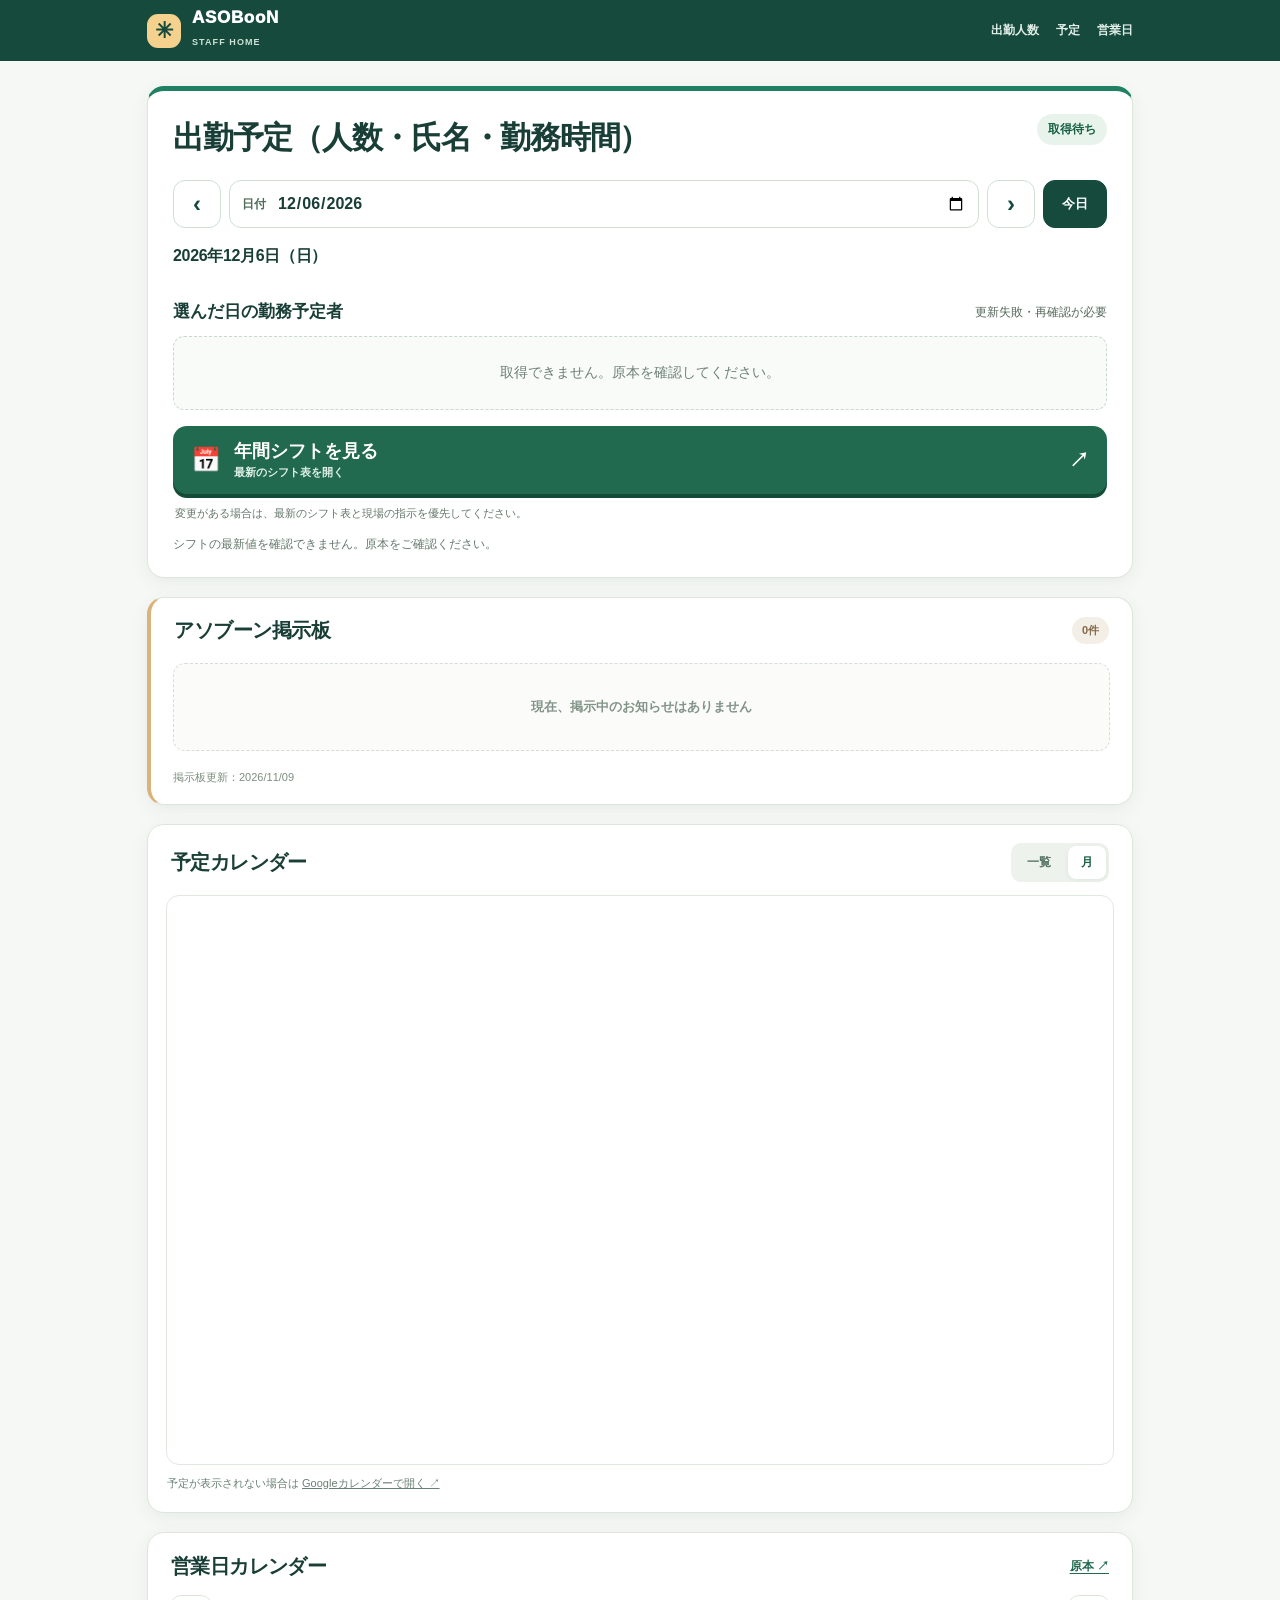
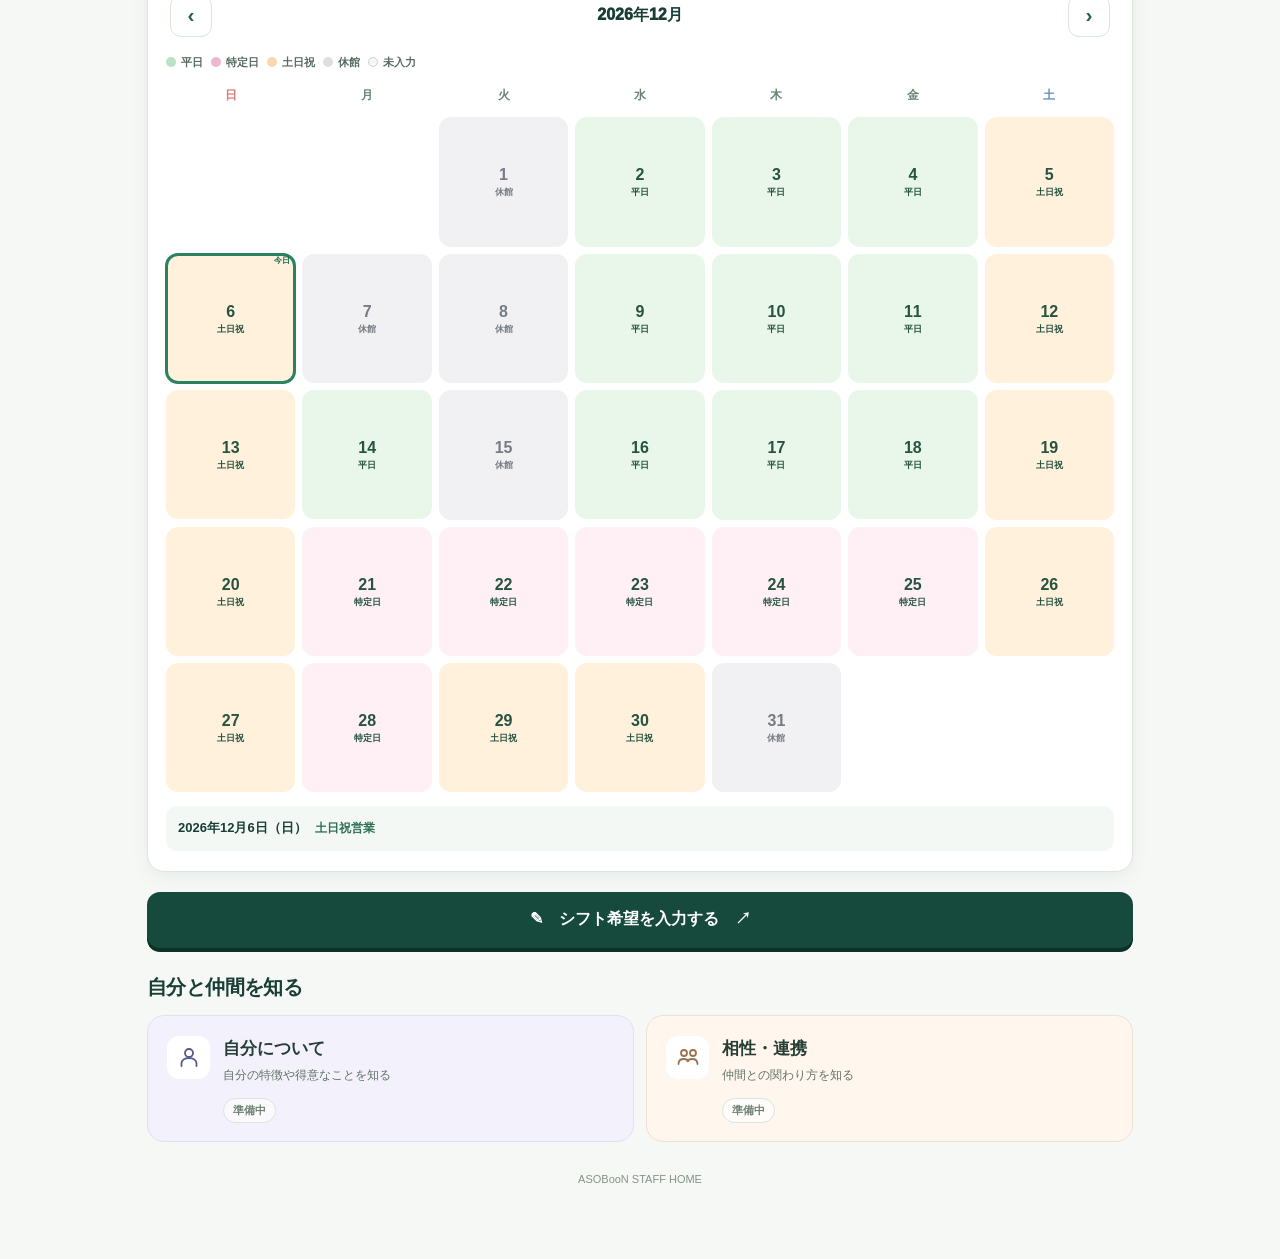
==== commit f2a6b88b: "Make annual shift spreadsheet a prominent staff-home action" ====
--- a/index.html
+++ b/index.html
@@ -69,8 +69,16 @@
 .stafflist{display:grid;grid-template-columns:repeat(2,minmax(0,1fr));gap:10px}
 .stafflist .person{min-height:64px}.stafflist .person time{overflow-wrap:anywhere}
 .stafflist .empty{grid-column:1/-1}
-.roster-source{font-size:12px;color:#63776b;margin-top:12px}
-.roster-source a{font-weight:800;color:#24694c}
+.roster-source{margin:16px 0 8px}
+.annual-shift-link{display:flex;align-items:center;gap:13px;min-height:68px;padding:13px 18px;border-radius:14px;background:#21694f;color:#fff;text-decoration:none;box-shadow:0 4px 0 #134b39;transition:background .15s ease,transform .15s ease}
+.annual-shift-link:hover{background:#18543e}
+.annual-shift-link:active{transform:translateY(2px);box-shadow:0 2px 0 #134b39}
+.annual-shift-icon{font-size:24px;line-height:1;flex-shrink:0}
+.annual-shift-copy{display:flex;flex:1;flex-direction:column;gap:1px;min-width:0}
+.annual-shift-copy strong{font-size:18px;line-height:1.35;font-weight:950}
+.annual-shift-copy small{font-size:11px;color:#e0f2e7;font-weight:750}
+.annual-shift-arrow{font-size:20px;font-weight:900}
+.roster-source-note{color:#63776b;font-size:11px;line-height:1.55;margin:11px 2px 0}
 @media(max-width:560px){.stafflist{grid-template-columns:1fr}}
 </style></head><body>
 <a class="skip" href="#staffing">出勤人数へ</a>
@@ -82,7 +90,7 @@
 <div class="dateheading" id="staffday" aria-live="polite"></div>
 <div class="metrics" id="metrics"></div><div class="rosterhead"><strong>選んだ日の勤務予定者</strong><small id="roster-status" role="status">最新シフトを取得中…</small></div>
 <div id="stafflist" class="stafflist" aria-live="polite"><div class="empty">読み込み中…</div></div>
-<p class="roster-source"><a href="https://docs.google.com/spreadsheets/d/1exeiFi27B6ImRHsRy_F8zNBr5Exh7I0i/edit" rel="noopener noreferrer" target="_blank">シフト原本を開く ↗</a>　変更は原本と現場の最新指示を優先</p>
+<div class="roster-source"><a class="annual-shift-link" href="https://docs.google.com/spreadsheets/d/1exeiFi27B6ImRHsRy_F8zNBr5Exh7I0i/edit" rel="noopener noreferrer" target="_blank"><span class="annual-shift-icon" aria-hidden="true">📅</span><span class="annual-shift-copy"><strong>年間シフトを見る</strong><small>最新のシフト表を開く</small></span><span class="annual-shift-arrow" aria-hidden="true">↗</span></a><p class="roster-source-note">変更がある場合は、最新のシフト表と現場の指示を優先してください。</p></div>
 <p class="info" id="staffUpdated">最新のシフト集計を読み込み中です。個人別の勤務予定はシフト原本を確認してください。</p>
 </div></section>
 <section class="card boardcard" id="board" aria-labelledby="boardtitle">
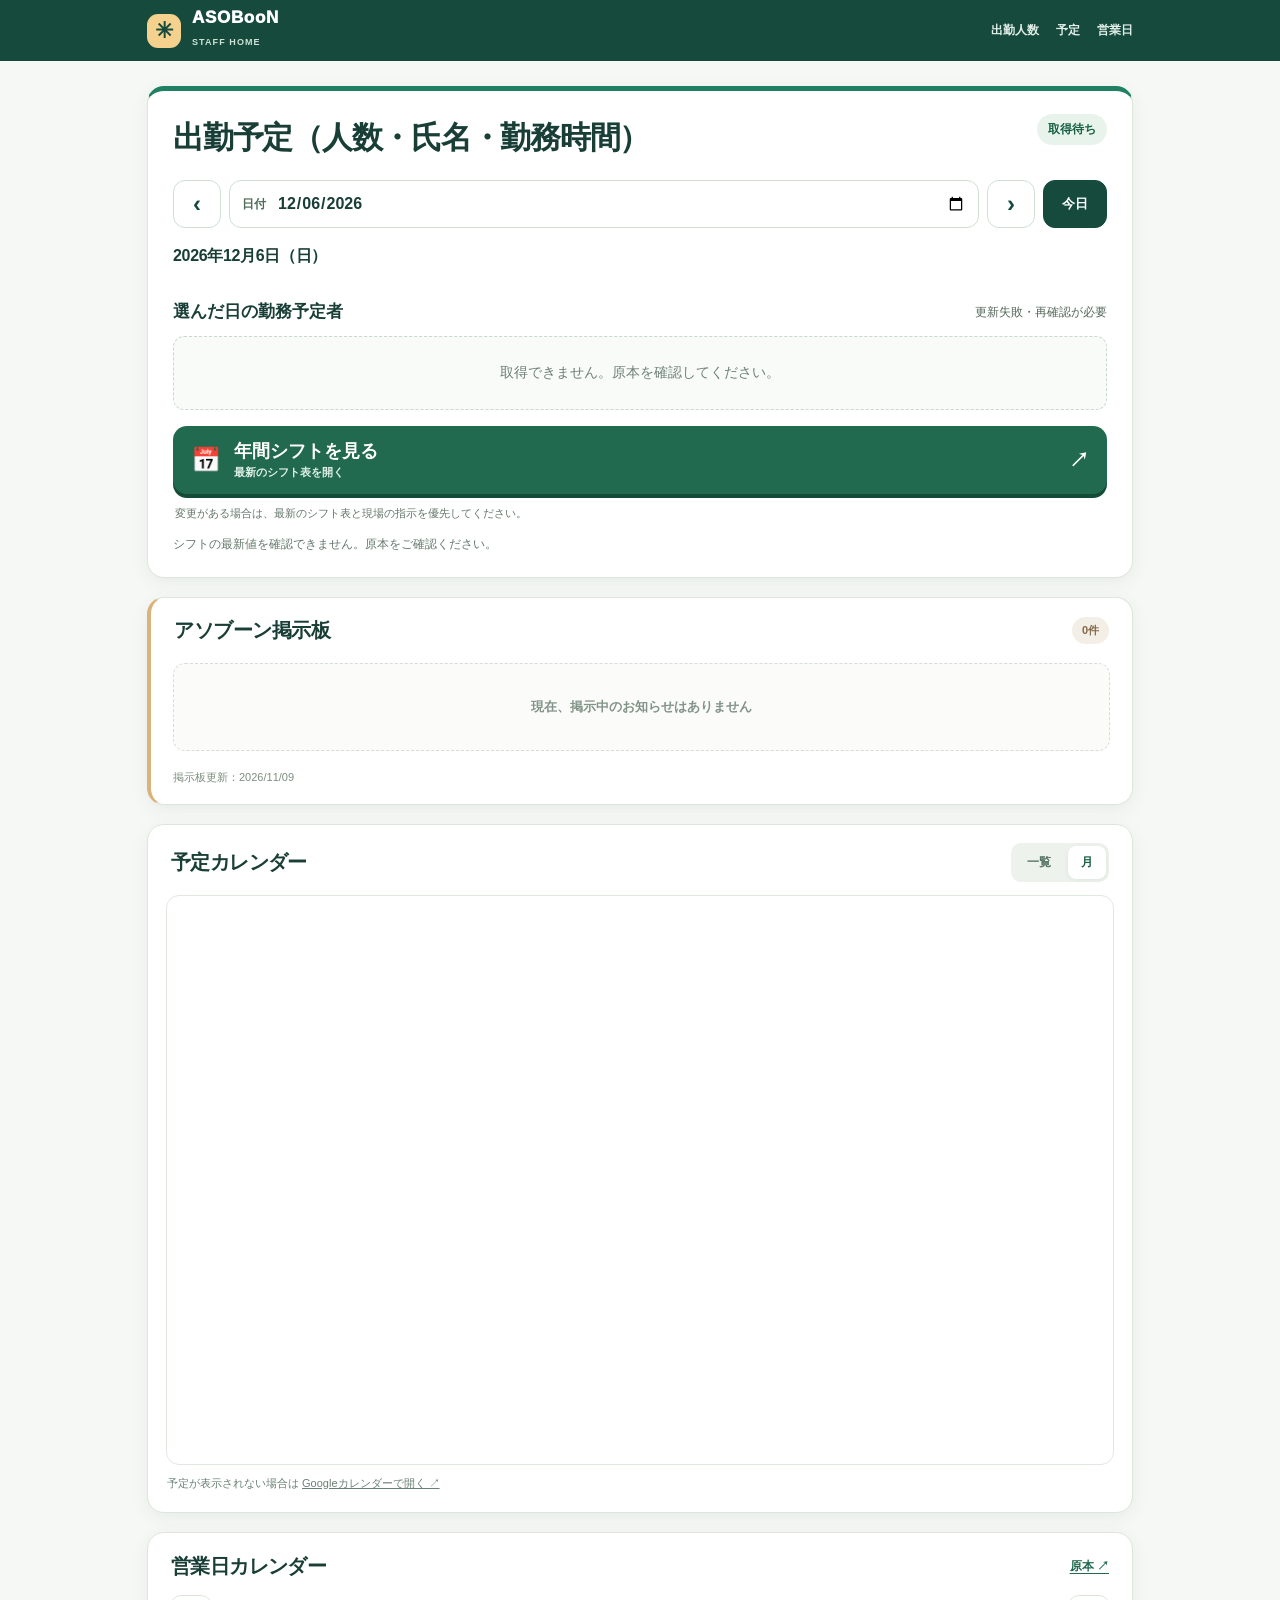
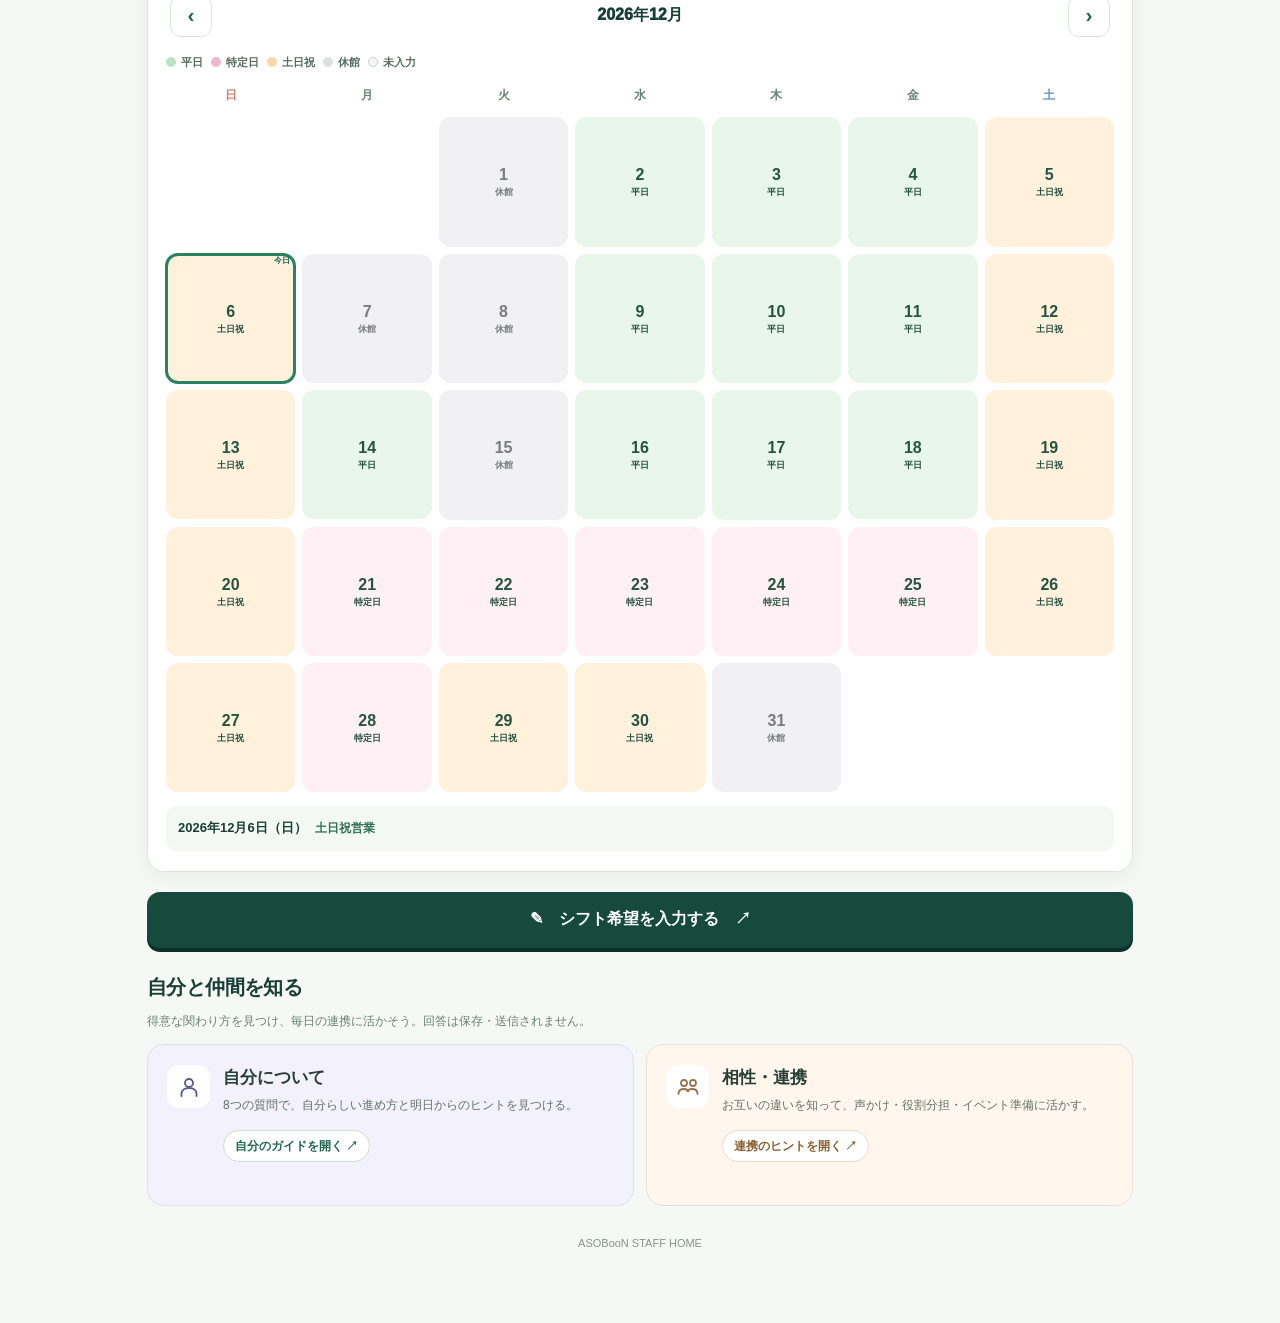
==== commit 661d3e0d: "Restore interactive self-awareness and collaboration cards in staff home" ====
--- a/index.html
+++ b/index.html
@@ -25,6 +25,13 @@
 .learnicon{display:grid;place-items:center;width:43px;height:43px;flex:0 0 43px;border-radius:12px;background:#fff;color:#555b89}
 .learncard:last-child .learnicon{color:#9a734e}
 .learncard h3{font-size:17px;font-weight:950;margin:1px 0 5px;color:#263e35;line-height:1.45}
+.learnintro{font-size:12px;color:#688073;margin:-3px 0 13px;line-height:1.65}
+.learncard-link{text-decoration:none;color:inherit;cursor:pointer;position:relative;transition:transform .15s ease,border-color .15s ease,box-shadow .15s ease;min-height:162px}
+.learncard-link:hover{transform:translateY(-2px);border-color:#85b8a0;box-shadow:0 7px 20px #184f3016}
+.learncard-link:active{transform:translateY(0)}
+.learncta{display:inline-flex;align-items:center;gap:6px;margin-top:3px;font-size:12px;font-weight:950;color:#21694f;background:#fff;border:1px solid #cbe0d1;padding:6px 11px;border-radius:100px}
+.learncard-link:last-child .learncta{color:#8b6131;border-color:#eedaca}
+@media(prefers-reduced-motion:reduce){.learncard-link{transition:none}}
 .learncard p{font-size:12px;color:#617267;margin:0 0 12px;line-height:1.55}
 .learnflag{display:inline-flex;font-size:11px;font-weight:800;color:#6d8273;border:1px solid #dce4dd;background:#ffffffa6;border-radius:100px;padding:3px 9px}
 @media(max-width:700px){.boardhead{padding:16px 15px}.boardhead h2,.learnsection h2{font-size:18px}.boardblank{margin:0 15px 16px;min-height:85px}.learncards{gap:9px}.learncard{padding:15px 12px;gap:9px;flex-direction:column;min-height:155px}.learncard h3{font-size:15px}.learncard p{font-size:11px}.learnicon{width:39px;height:39px;flex-basis:39px}}
@@ -103,9 +110,10 @@
 <div class="actionwrap"><a class="actionlink" href="https://docs.google.com/forms/d/e/1FAIpQLSewoLk8Pcr8KC1hmIs2enEcnG1HOHOnhgCp7WF_VD5g6tWBPA/viewform?usp=dialog" target="_blank" rel="noopener noreferrer">✎　シフト希望を入力する　↗</a></div>
 <section class="learnsection" id="learning" aria-labelledby="learningtitle">
 <h2 id="learningtitle">自分と仲間を知る</h2>
+<p class="learnintro">得意な関わり方を見つけ、毎日の連携に活かそう。回答は保存・送信されません。</p>
 <div class="learncards">
-<article class="learncard" aria-label="自分について、準備中"><span class="learnicon" aria-hidden="true"><svg width="24" height="24" viewBox="0 0 24 24" fill="none" stroke="currentColor" stroke-width="1.8" stroke-linecap="round" stroke-linejoin="round"><circle cx="12" cy="8" r="4"/><path d="M4.5 21v-2.5c0-3.3 3.3-5.5 7.5-5.5s7.5 2.2 7.5 5.5V21"/></svg></span><div><h3>自分について</h3><p>自分の特徴や得意なことを知る</p><span class="learnflag">準備中</span></div></article>
-<article class="learncard" aria-label="相性と連携、準備中"><span class="learnicon" aria-hidden="true"><svg width="24" height="24" viewBox="0 0 24 24" fill="none" stroke="currentColor" stroke-width="1.8" stroke-linecap="round" stroke-linejoin="round"><circle cx="8" cy="8" r="3"/><circle cx="17" cy="8" r="3"/><path d="M2.5 19c0-3 2-5 5.5-5 2 0 3.5.7 4.4 2M21.5 19c0-3-2-5-5.5-5-2.2 0-3.8.8-4.7 2.3"/></svg></span><div><h3>相性・連携</h3><p>仲間との関わり方を知る</p><span class="learnflag">準備中</span></div></article>
+<a class="learncard learncard-link" href="./team-guide.html#self" aria-label="自分について・自己理解ガイドを開く"><span class="learnicon" aria-hidden="true"><svg width="24" height="24" viewBox="0 0 24 24" fill="none" stroke="currentColor" stroke-width="1.8" stroke-linecap="round" stroke-linejoin="round"><circle cx="12" cy="8" r="4"/><path d="M4.5 21v-2.5c0-3.3 3.3-5.5 7.5-5.5s7.5 2.2 7.5 5.5V21"/></svg></span><div><h3>自分について</h3><p>8つの質問で、自分らしい進め方と明日からのヒントを見つける。</p><span class="learncta">自分のガイドを開く ↗</span></div></a>
+<a class="learncard learncard-link" href="./team-guide.html#team" aria-label="相性・連携ガイドを開く"><span class="learnicon" aria-hidden="true"><svg width="24" height="24" viewBox="0 0 24 24" fill="none" stroke="currentColor" stroke-width="1.8" stroke-linecap="round" stroke-linejoin="round"><circle cx="8" cy="8" r="3"/><circle cx="17" cy="8" r="3"/><path d="M2.5 19c0-3 2-5 5.5-5 2 0 3.5.7 4.4 2M21.5 19c0-3-2-5-5.5-5-2.2 0-3.8.8-4.7 2.3"/></svg></span><div><h3>相性・連携</h3><p>お互いの違いを知って、声かけ・役割分担・イベント準備に活かす。</p><span class="learncta">連携のヒントを開く ↗</span></div></a>
 </div></section>
 <p class="footer">ASOBooN STAFF HOME</p></main>
 <script>
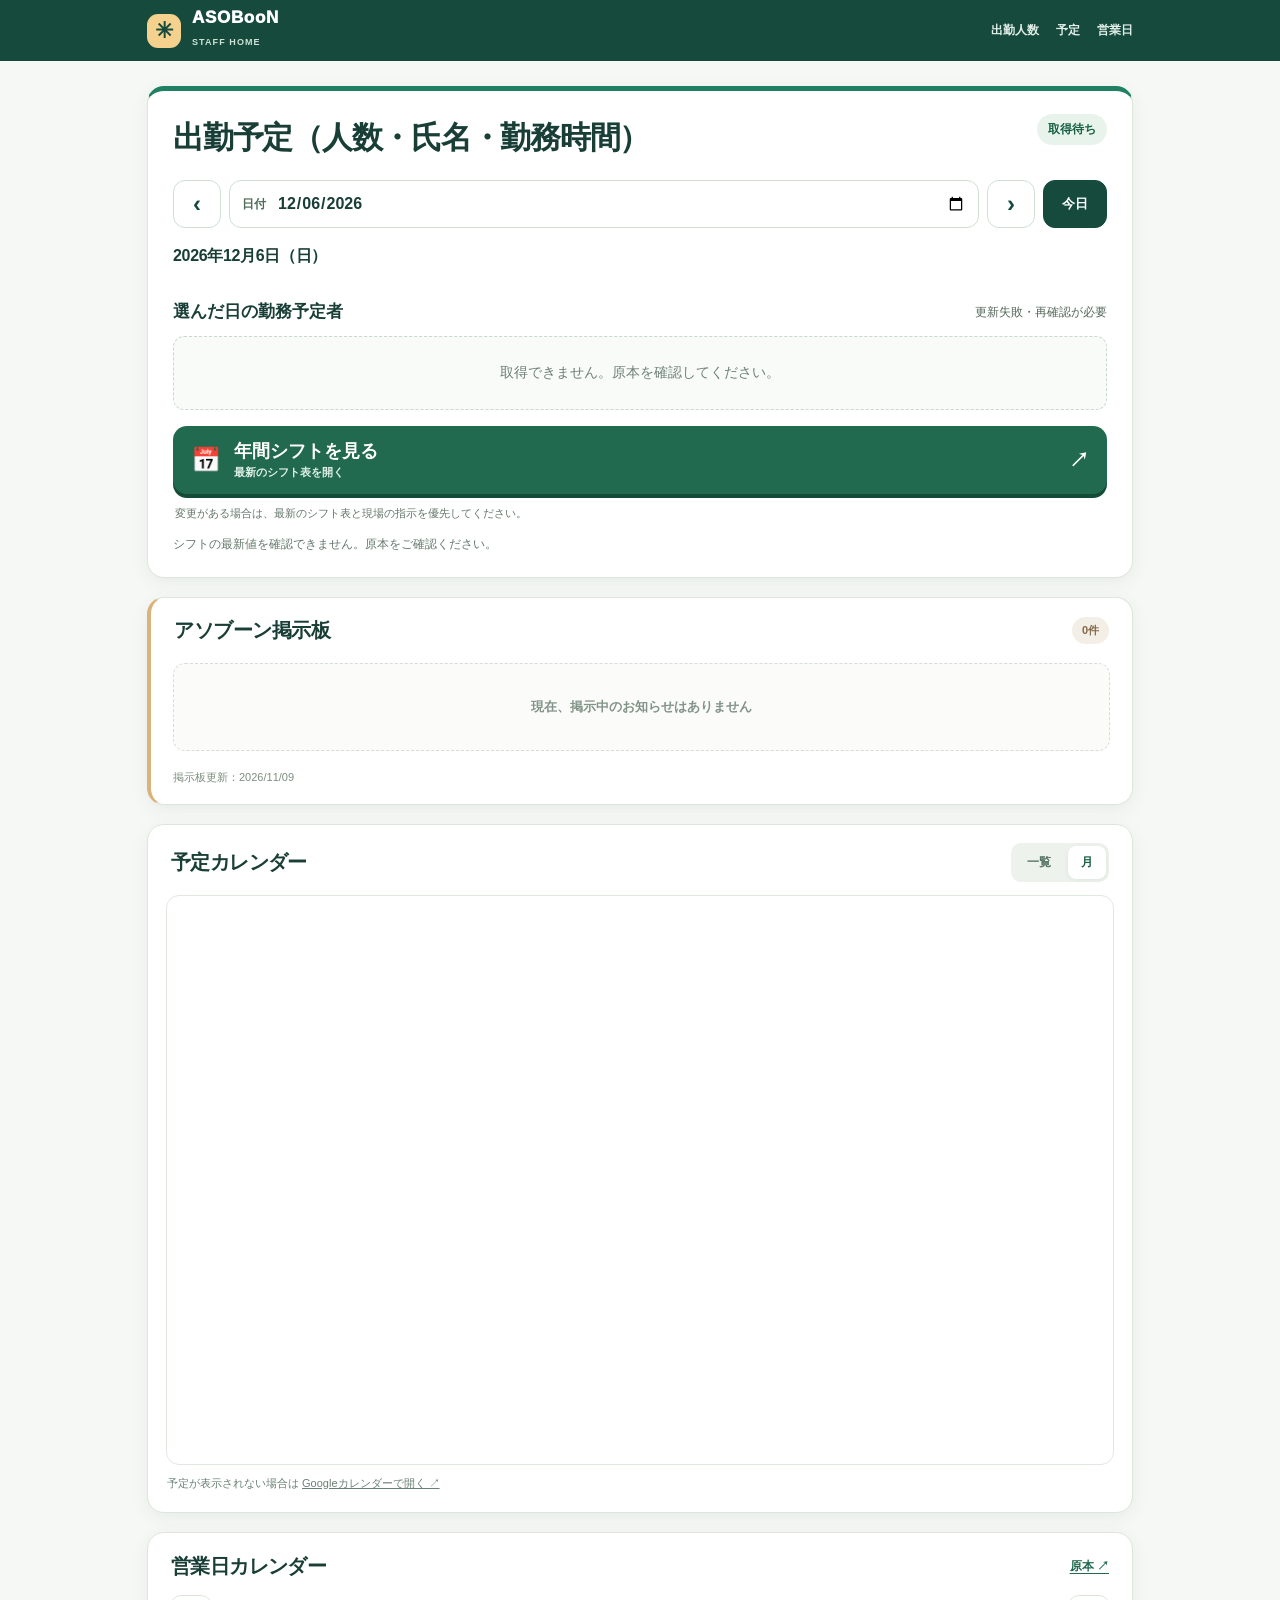
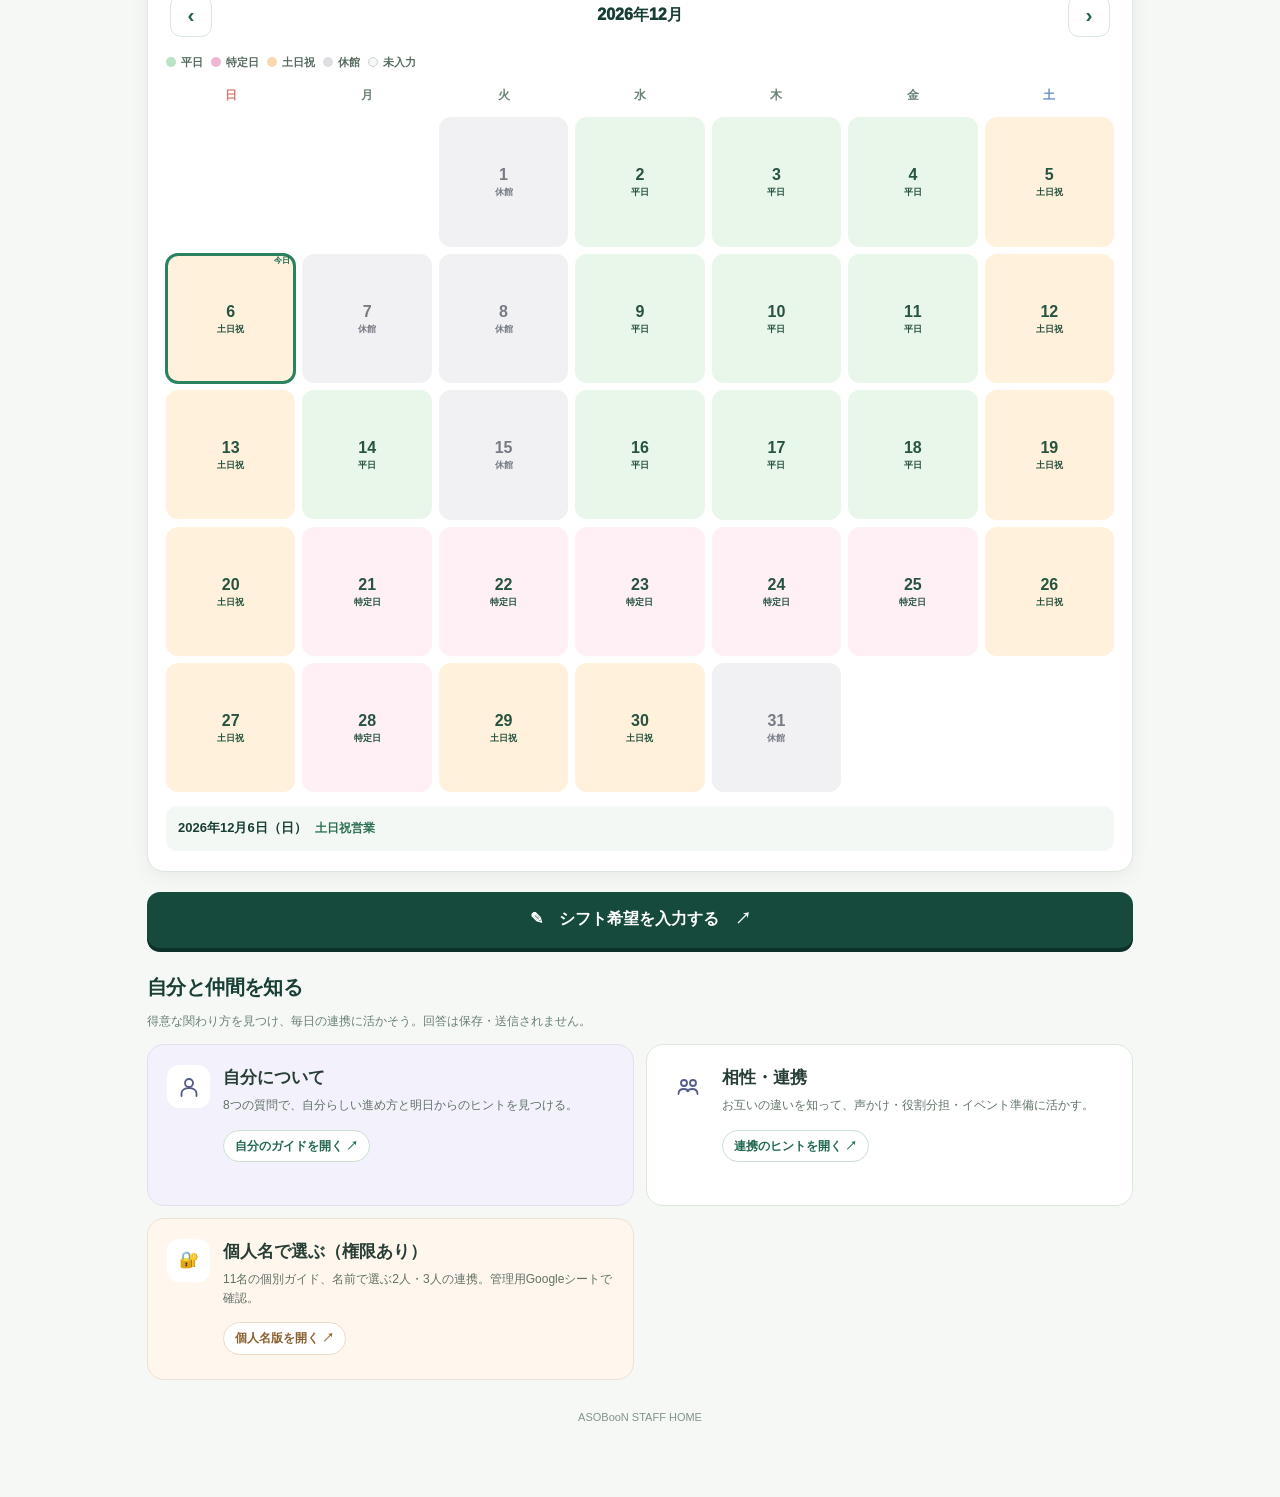
==== commit 38ea5d4f: "Add staff-home entry to name-based private profiles and pair/trio sheets" ====
--- a/index.html
+++ b/index.html
@@ -114,6 +114,7 @@
 <div class="learncards">
 <a class="learncard learncard-link" href="./team-guide.html#self" aria-label="自分について・自己理解ガイドを開く"><span class="learnicon" aria-hidden="true"><svg width="24" height="24" viewBox="0 0 24 24" fill="none" stroke="currentColor" stroke-width="1.8" stroke-linecap="round" stroke-linejoin="round"><circle cx="12" cy="8" r="4"/><path d="M4.5 21v-2.5c0-3.3 3.3-5.5 7.5-5.5s7.5 2.2 7.5 5.5V21"/></svg></span><div><h3>自分について</h3><p>8つの質問で、自分らしい進め方と明日からのヒントを見つける。</p><span class="learncta">自分のガイドを開く ↗</span></div></a>
 <a class="learncard learncard-link" href="./team-guide.html#team" aria-label="相性・連携ガイドを開く"><span class="learnicon" aria-hidden="true"><svg width="24" height="24" viewBox="0 0 24 24" fill="none" stroke="currentColor" stroke-width="1.8" stroke-linecap="round" stroke-linejoin="round"><circle cx="8" cy="8" r="3"/><circle cx="17" cy="8" r="3"/><path d="M2.5 19c0-3 2-5 5.5-5 2 0 3.5.7 4.4 2M21.5 19c0-3-2-5-5.5-5-2.2 0-3.8.8-4.7 2.3"/></svg></span><div><h3>相性・連携</h3><p>お互いの違いを知って、声かけ・役割分担・イベント準備に活かす。</p><span class="learncta">連携のヒントを開く ↗</span></div></a>
+<a class="learncard learncard-link" href="./team-guide.html#named" aria-label="個人名で選ぶ専用シートへの案内を開く"><span class="learnicon" aria-hidden="true">🔐</span><div><h3>個人名で選ぶ（権限あり）</h3><p>11名の個別ガイド、名前で選ぶ2人・3人の連携。管理用Googleシートで確認。</p><span class="learncta">個人名版を開く ↗</span></div></a>
 </div></section>
 <p class="footer">ASOBooN STAFF HOME</p></main>
 <script>
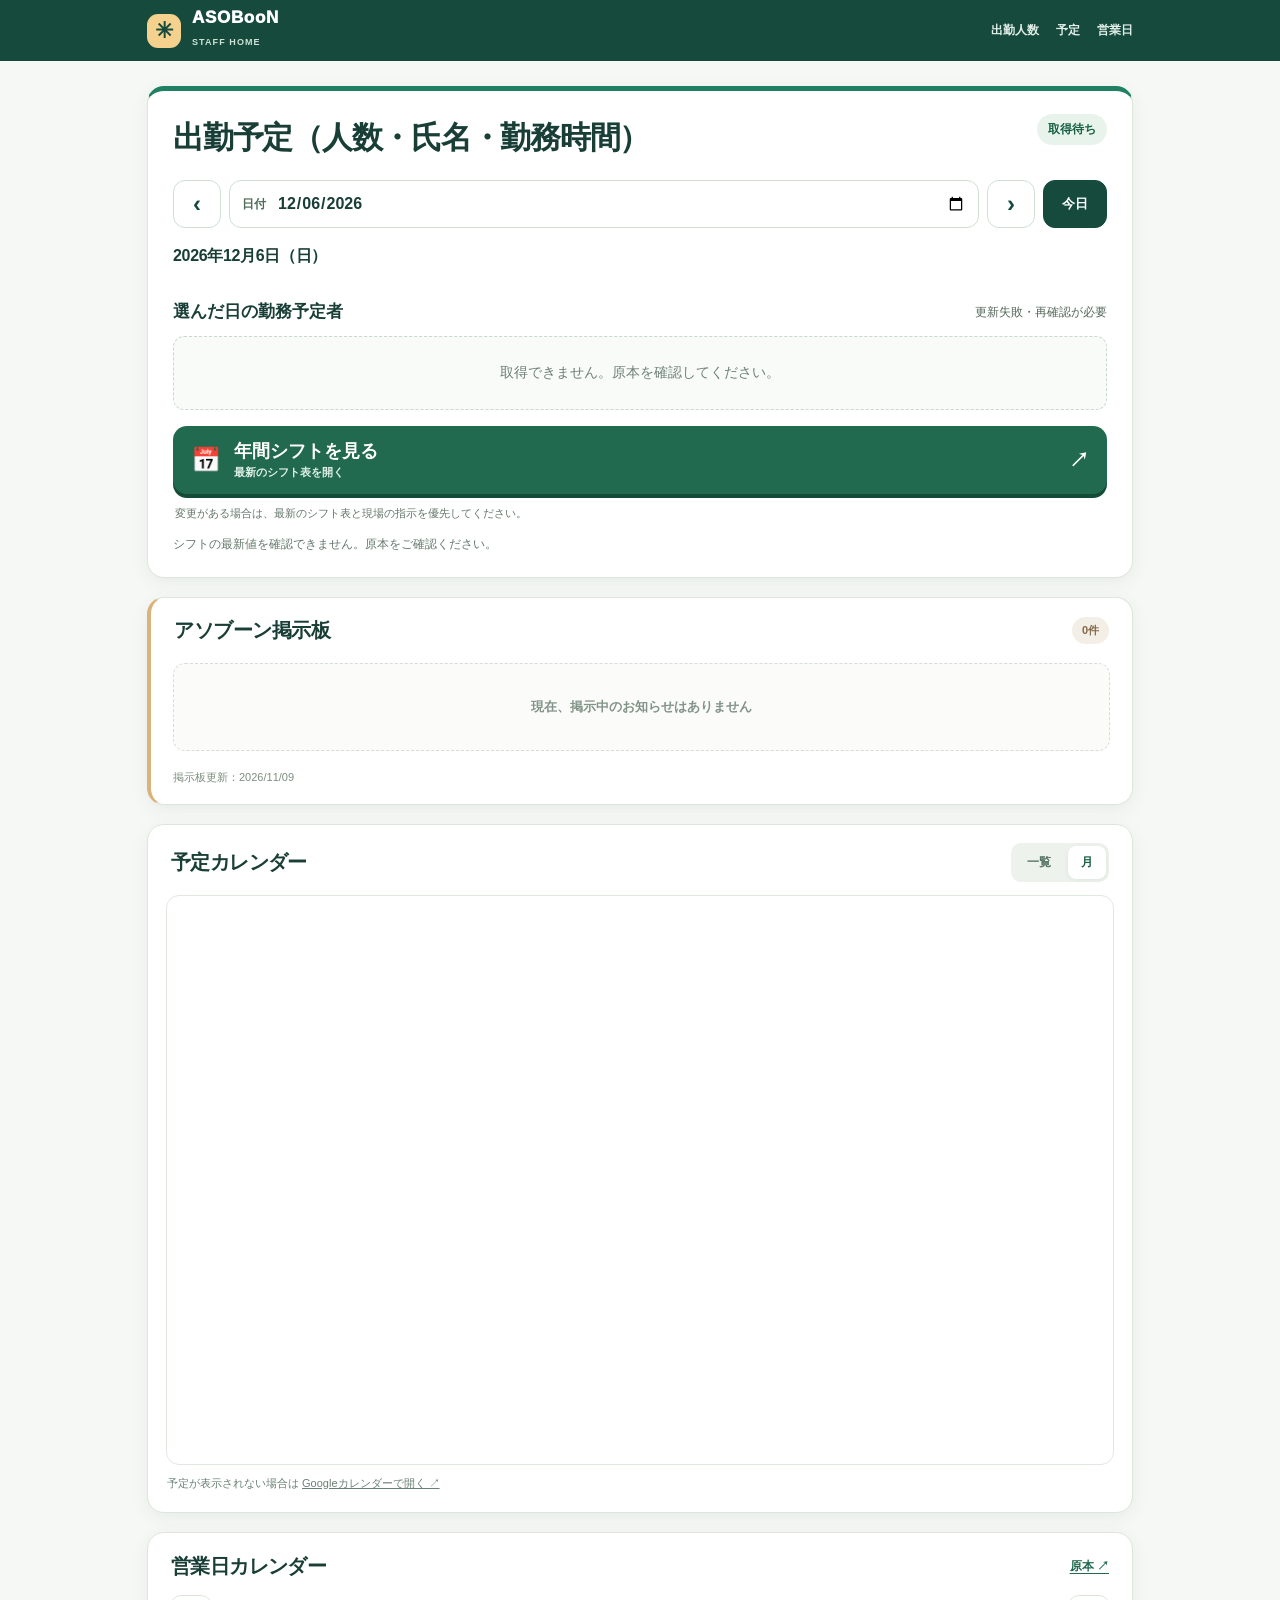
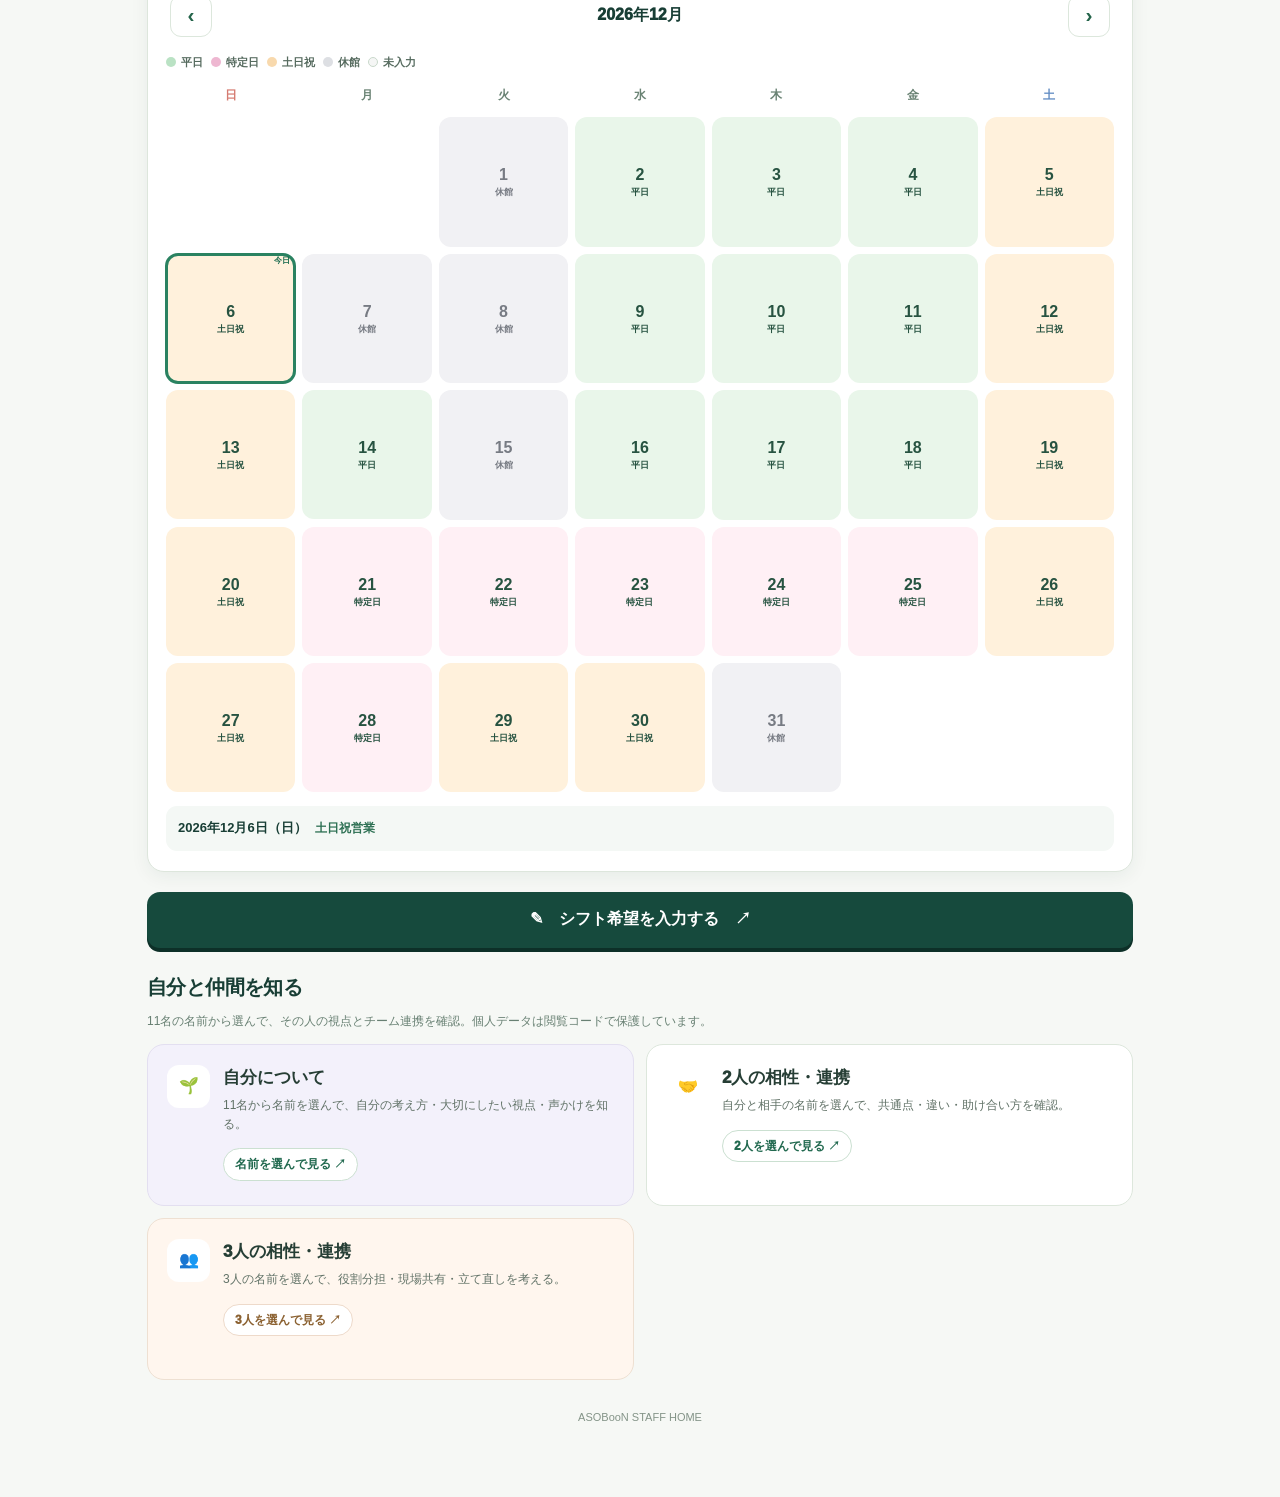
==== commit c7284120: "Simplify staff home to three native name-based self/pair/trio tools" ====
--- a/index.html
+++ b/index.html
@@ -110,11 +110,11 @@
 <div class="actionwrap"><a class="actionlink" href="https://docs.google.com/forms/d/e/1FAIpQLSewoLk8Pcr8KC1hmIs2enEcnG1HOHOnhgCp7WF_VD5g6tWBPA/viewform?usp=dialog" target="_blank" rel="noopener noreferrer">✎　シフト希望を入力する　↗</a></div>
 <section class="learnsection" id="learning" aria-labelledby="learningtitle">
 <h2 id="learningtitle">自分と仲間を知る</h2>
-<p class="learnintro">得意な関わり方を見つけ、毎日の連携に活かそう。回答は保存・送信されません。</p>
+<p class="learnintro">11名の名前から選んで、その人の視点とチーム連携を確認。個人データは閲覧コードで保護しています。</p>
 <div class="learncards">
-<a class="learncard learncard-link" href="./team-guide.html#self" aria-label="自分について・自己理解ガイドを開く"><span class="learnicon" aria-hidden="true"><svg width="24" height="24" viewBox="0 0 24 24" fill="none" stroke="currentColor" stroke-width="1.8" stroke-linecap="round" stroke-linejoin="round"><circle cx="12" cy="8" r="4"/><path d="M4.5 21v-2.5c0-3.3 3.3-5.5 7.5-5.5s7.5 2.2 7.5 5.5V21"/></svg></span><div><h3>自分について</h3><p>8つの質問で、自分らしい進め方と明日からのヒントを見つける。</p><span class="learncta">自分のガイドを開く ↗</span></div></a>
-<a class="learncard learncard-link" href="./team-guide.html#team" aria-label="相性・連携ガイドを開く"><span class="learnicon" aria-hidden="true"><svg width="24" height="24" viewBox="0 0 24 24" fill="none" stroke="currentColor" stroke-width="1.8" stroke-linecap="round" stroke-linejoin="round"><circle cx="8" cy="8" r="3"/><circle cx="17" cy="8" r="3"/><path d="M2.5 19c0-3 2-5 5.5-5 2 0 3.5.7 4.4 2M21.5 19c0-3-2-5-5.5-5-2.2 0-3.8.8-4.7 2.3"/></svg></span><div><h3>相性・連携</h3><p>お互いの違いを知って、声かけ・役割分担・イベント準備に活かす。</p><span class="learncta">連携のヒントを開く ↗</span></div></a>
-<a class="learncard learncard-link" href="./team-guide.html#named" aria-label="個人名で選ぶ専用シートへの案内を開く"><span class="learnicon" aria-hidden="true">🔐</span><div><h3>個人名で選ぶ（権限あり）</h3><p>11名の個別ガイド、名前で選ぶ2人・3人の連携。管理用Googleシートで確認。</p><span class="learncta">個人名版を開く ↗</span></div></a>
+<a class="learncard learncard-link" href="./team-guide.html#self" aria-label="名前を選んで自分についてのガイドを開く"><span class="learnicon" aria-hidden="true">🌱</span><div><h3>自分について</h3><p>11名から名前を選んで、自分の考え方・大切にしたい視点・声かけを知る。</p><span class="learncta">名前を選んで見る ↗</span></div></a>
+<a class="learncard learncard-link" href="./team-guide.html#team" aria-label="名前で2人を選んで連携のヒントを開く"><span class="learnicon" aria-hidden="true">🤝</span><div><h3>2人の相性・連携</h3><p>自分と相手の名前を選んで、共通点・違い・助け合い方を確認。</p><span class="learncta">2人を選んで見る ↗</span></div></a>
+<a class="learncard learncard-link" href="./team-guide.html#trio" aria-label="名前で3人を選んで連携のヒントを開く"><span class="learnicon" aria-hidden="true">👥</span><div><h3>3人の相性・連携</h3><p>3人の名前を選んで、役割分担・現場共有・立て直しを考える。</p><span class="learncta">3人を選んで見る ↗</span></div></a>
 </div></section>
 <p class="footer">ASOBooN STAFF HOME</p></main>
 <script>
